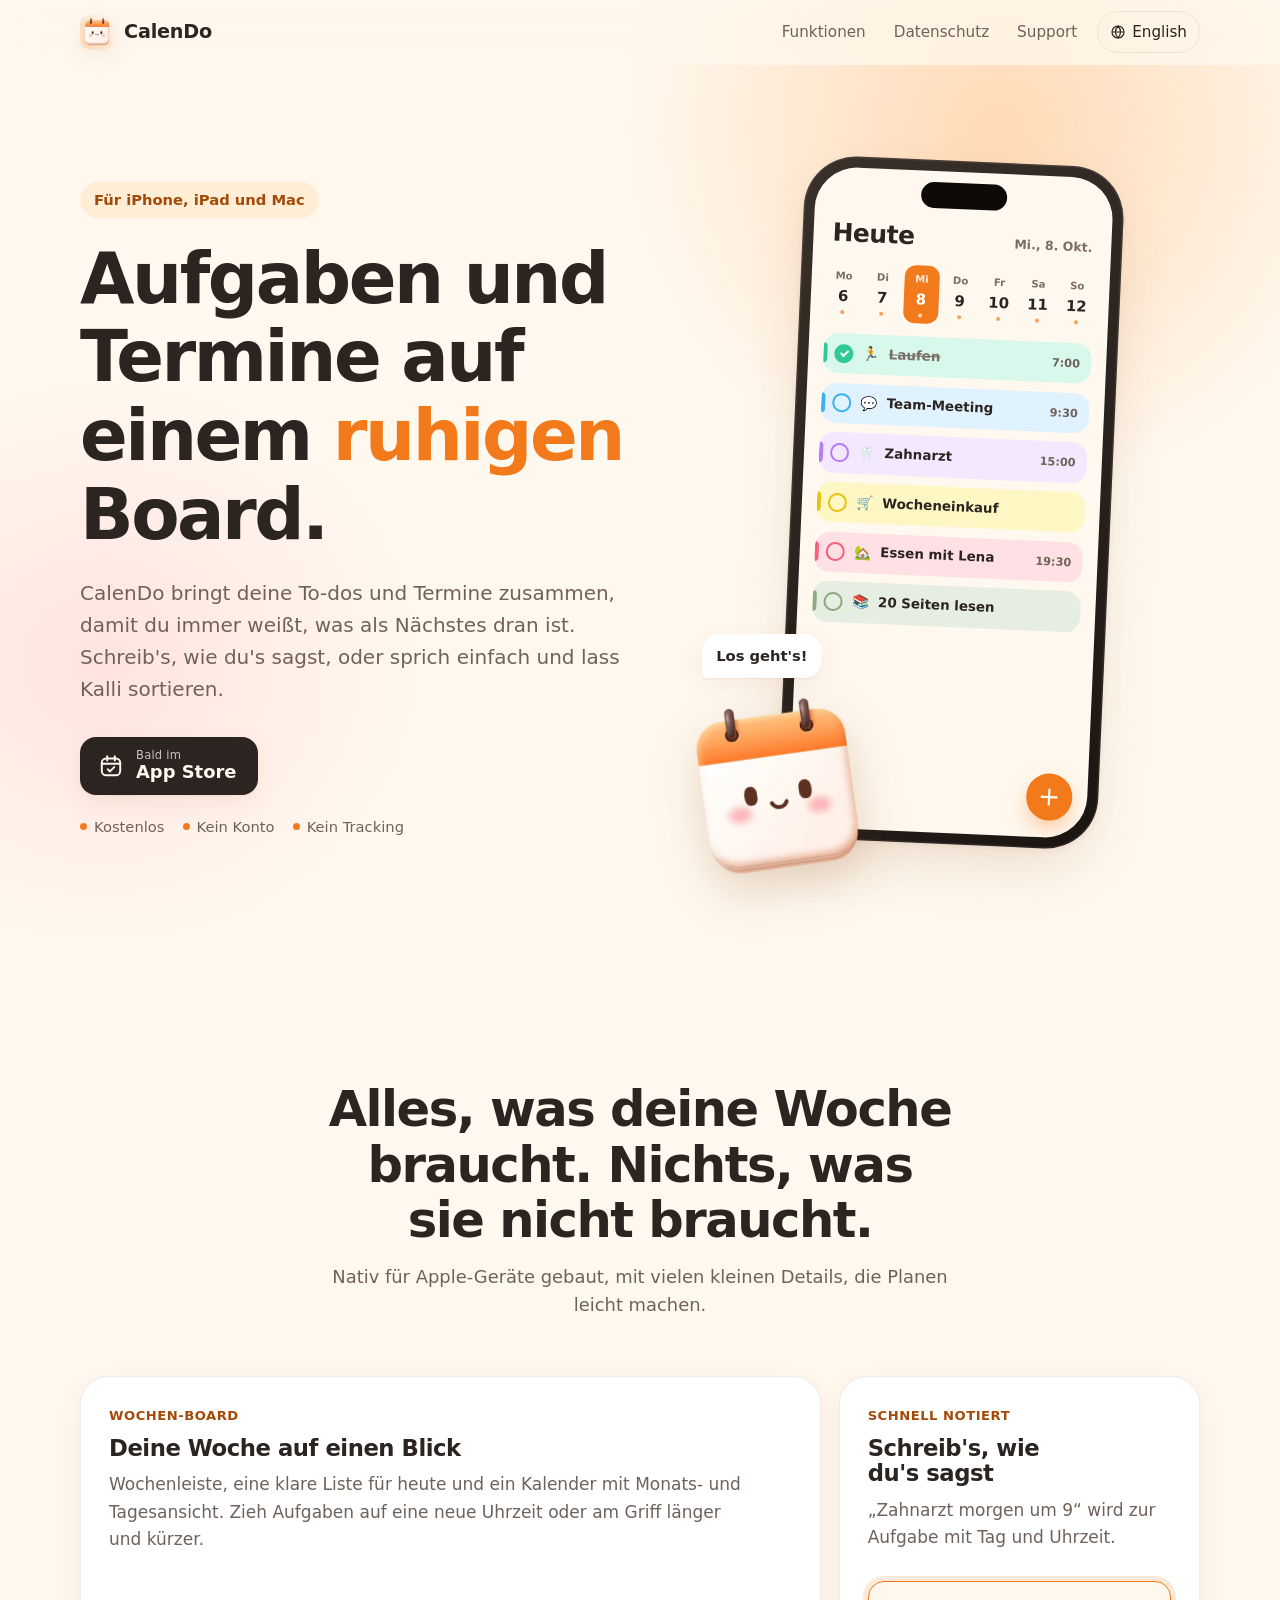
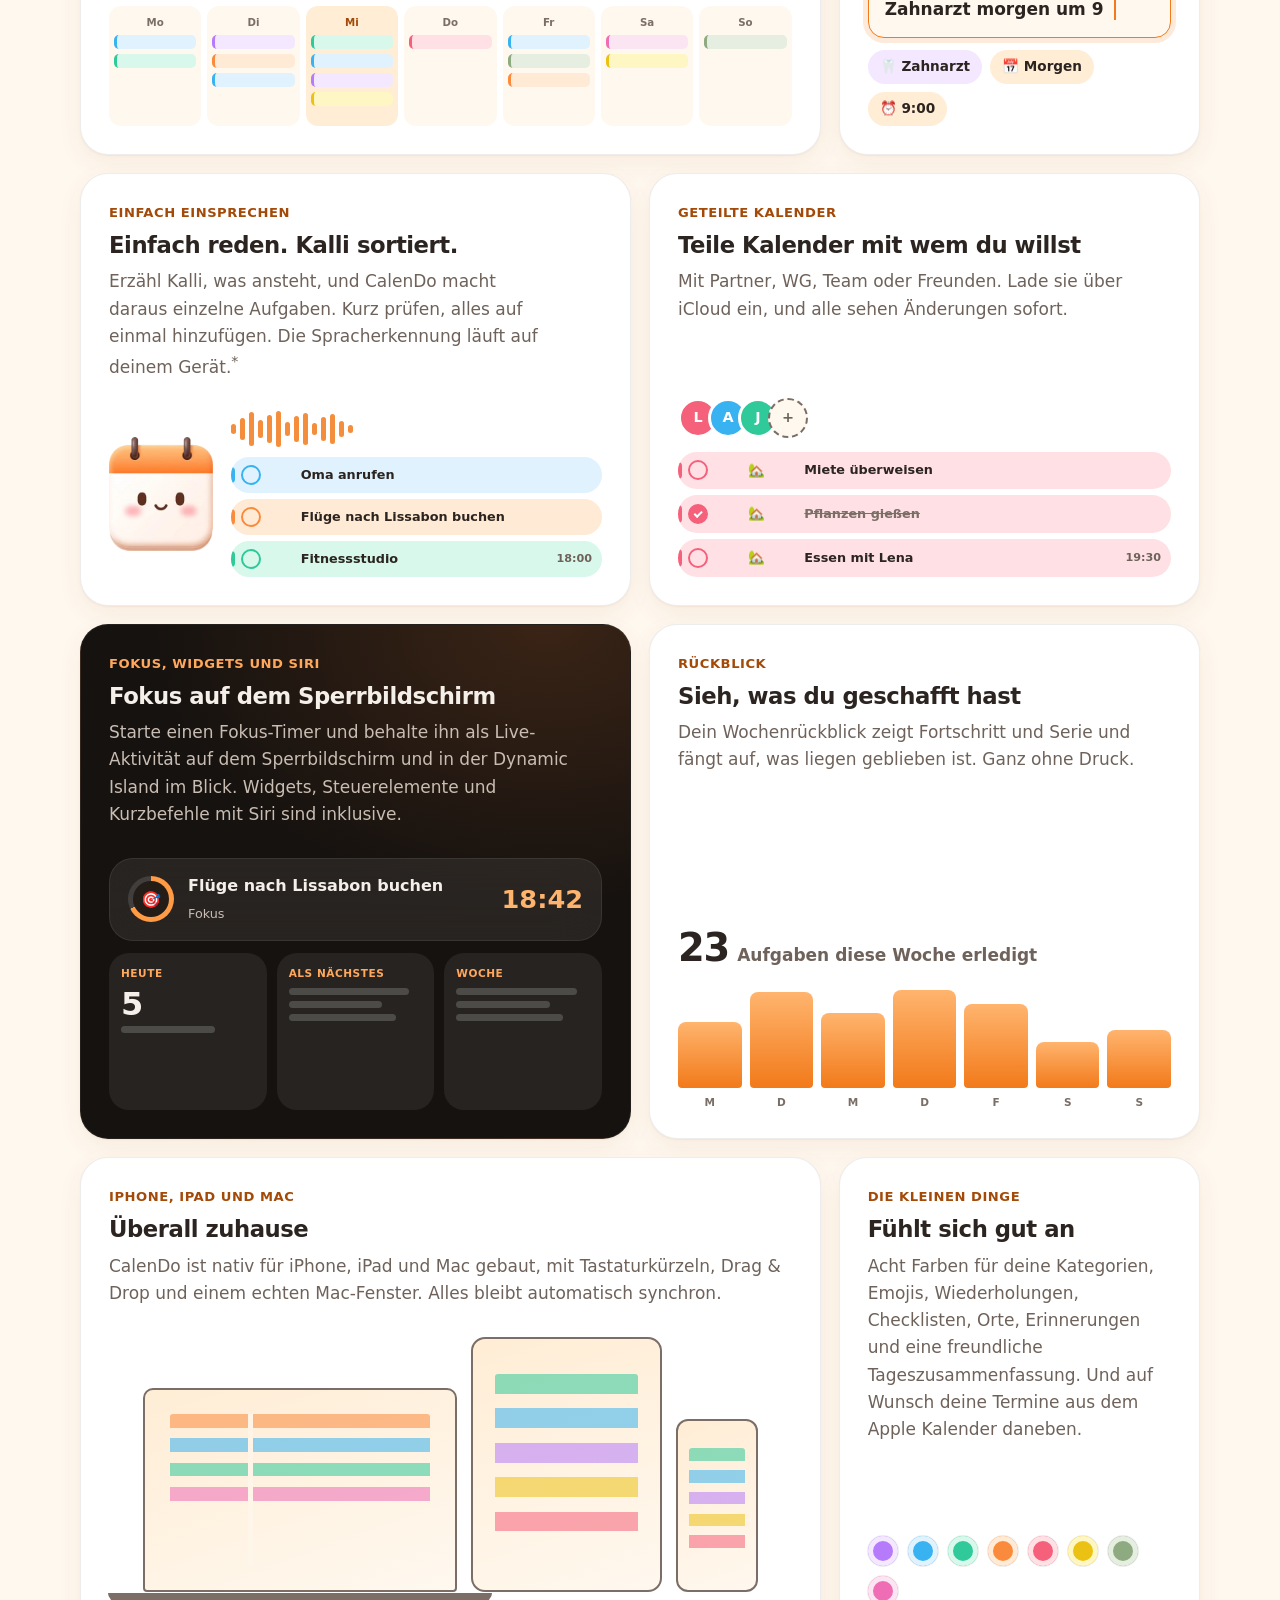
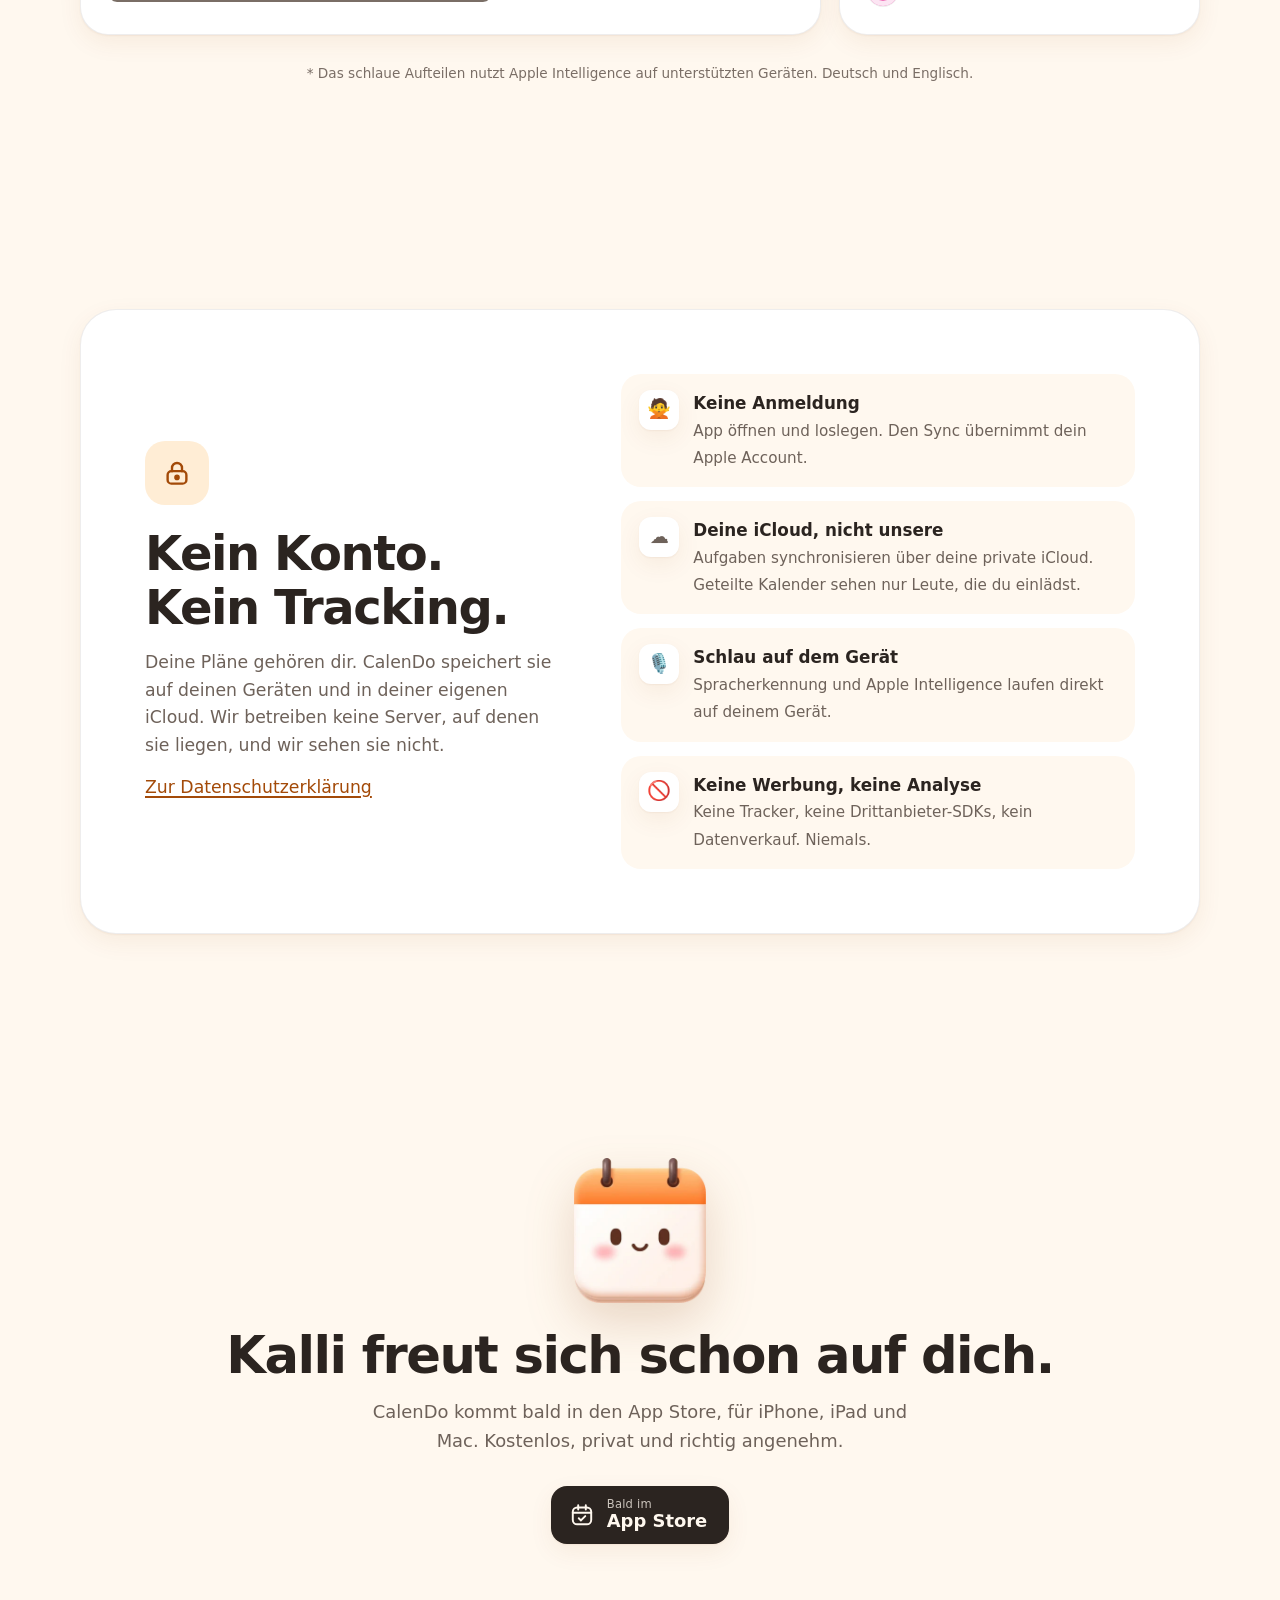
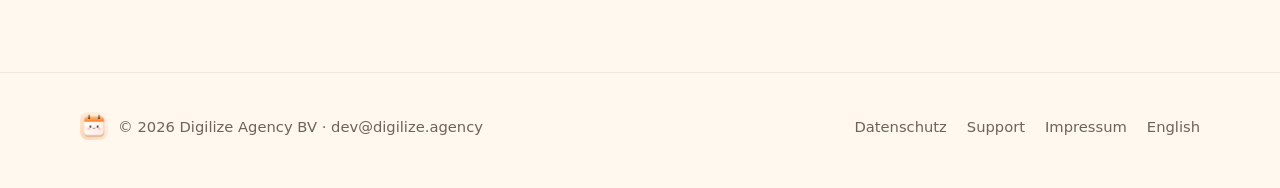
==== de/index.html @ d35e9eac "CalenDo website: landing, privacy, support and imprint (EN + DE) Static HTML/CSS for GitHub Pages: n" ====
<!doctype html>
<html lang="de">
<head>
<meta charset="utf-8">
<meta name="viewport" content="width=device-width, initial-scale=1, viewport-fit=cover">
<title>CalenDo: Tagesplaner für iPhone, iPad und Mac</title>
<meta name="description" content="CalenDo bringt Aufgaben und Termine auf ein ruhiges Board. Schnell notiert, einfach eingesprochen mit Kalli, Kalender teilen über iCloud. Kein Konto, kein Tracking.">
<link rel="canonical" href="https://dev-finn.github.io/calendo-site/de/">
<link rel="alternate" hreflang="en" href="https://dev-finn.github.io/calendo-site/">
<link rel="alternate" hreflang="de" href="https://dev-finn.github.io/calendo-site/de/">
<link rel="alternate" hreflang="x-default" href="https://dev-finn.github.io/calendo-site/">
<meta name="theme-color" content="#fff8ef" media="(prefers-color-scheme: light)">
<meta name="theme-color" content="#16120f" media="(prefers-color-scheme: dark)">
<meta name="color-scheme" content="light dark">
<meta name="referrer" content="strict-origin-when-cross-origin">
<!-- App Store smart banner: uncomment and set the app id once CalenDo is live.
<meta name="apple-itunes-app" content="app-id=0000000000">
-->
<meta property="og:type" content="website">
<meta property="og:site_name" content="CalenDo">
<meta property="og:title" content="CalenDo: Tagesplaner für iPhone, iPad und Mac">
<meta property="og:description" content="CalenDo bringt Aufgaben und Termine auf ein ruhiges Board. Schnell notiert, einfach eingesprochen mit Kalli, Kalender teilen über iCloud. Kein Konto, kein Tracking.">
<meta property="og:url" content="https://dev-finn.github.io/calendo-site/de/">
<meta property="og:image" content="https://dev-finn.github.io/calendo-site/og.png">
<meta property="og:image:width" content="1200">
<meta property="og:image:height" content="630">
<meta property="og:image:alt" content="CalenDo app icon: Kalli, a smiling calendar page">
<meta property="og:locale" content="de_DE">
<meta name="twitter:card" content="summary_large_image">
<link rel="icon" type="image/png" sizes="32x32" href="../favicon.png">
<link rel="icon" type="image/png" sizes="64x64" href="../assets/img/favicon-64.png">
<link rel="apple-touch-icon" href="../apple-touch-icon.png">
<link rel="stylesheet" href="../assets/style.css">
</head>
<body>
<a class="skip" href="#main">Zum Inhalt springen</a>
<header class="site-header">
  <div class="wrap">
    <a class="brand" href="../de/" aria-label="CalenDo Startseite"><img src="../assets/img/app-icon-128.png" width="34" height="34" alt=""><span>CalenDo</span></a>
    <nav class="nav" aria-label="Hauptmenü">
      <a class="hide-s" href="../de/#features">Funktionen</a>
      <a class="hide-xs" href="../de/datenschutz/">Datenschutz</a>
      <a href="../de/support/">Support</a>
      <a class="lang" href="../" hreflang="en" lang="en"><svg viewBox="0 0 24 24" fill="none" stroke="currentColor" stroke-width="1.8" aria-hidden="true"><circle cx="12" cy="12" r="9"/><path d="M3 12h18M12 3c2.5 2.6 3.8 5.6 3.8 9s-1.3 6.4-3.8 9c-2.5-2.6-3.8-5.6-3.8-9S9.5 5.6 12 3z"/></svg>English</a>
    </nav>
  </div>
</header>
<main id="main">

<section class="hero">
  <div class="wrap">
    <div class="copy">
      <span class="eyebrow">Für iPhone, iPad und Mac</span>
      <h1>Aufgaben und Termine auf einem <em>ruhigen</em> Board.</h1>
      <p class="lead">CalenDo bringt deine To-dos und Termine zusammen, damit du immer weißt, was als Nächstes dran ist. Schreib's, wie du's sagst, oder sprich einfach und lass Kalli sortieren.</p>
      <div class="cta">
        <a class="store-badge" id="app-store-link" href="#" aria-label="Bald im App Store"><svg viewBox="0 0 24 24" fill="none" stroke="currentColor" stroke-width="1.8" stroke-linecap="round" aria-hidden="true"><rect x="3.5" y="5" width="17" height="15.5" rx="4"/><path d="M3.5 10h17M8.5 3v4M15.5 3v4"/><path d="m9 15 2 2 4-4"/></svg><span><small>Bald im</small><strong>App Store</strong></span></a>
        <div class="chips"><span>Kostenlos</span><span>Kein Konto</span><span>Kein Tracking</span></div>
      </div>
    </div>
    <div class="stage">
      <div class="phone" role="img" aria-label="Illustration von CalenDo auf dem iPhone: Wochenleiste und bunte Aufgabenliste für heute"><div class="screen" aria-hidden="true"><div class="screen-head"><b>Heute</b><span>Mi., 8. Okt.</span></div><div class="weekstrip"><div class="">Mo<b>6</b><i></i></div><div class="">Di<b>7</b><i></i></div><div class="on">Mi<b>8</b><i></i></div><div class="">Do<b>9</b><i></i></div><div class="">Fr<b>10</b><i></i></div><div class="">Sa<b>11</b><i></i></div><div class="">So<b>12</b><i></i></div></div><div class="task c-mint done"><span class="tick"></span><span class="e">🏃</span><span class="t">Laufen</span><span class="m">7:00</span></div><div class="task c-sky"><span class="tick"></span><span class="e">💬</span><span class="t">Team-Meeting</span><span class="m">9:30</span></div><div class="task c-lavender"><span class="tick"></span><span class="e">🦷</span><span class="t">Zahnarzt</span><span class="m">15:00</span></div><div class="task c-lemon"><span class="tick"></span><span class="e">🛒</span><span class="t">Wocheneinkauf</span><span class="m"></span></div><div class="task c-rose"><span class="tick"></span><span class="e">🏡</span><span class="t">Essen mit Lena</span><span class="m">19:30</span></div><div class="task c-sage"><span class="tick"></span><span class="e">📚</span><span class="t">20 Seiten lesen</span><span class="m"></span></div><div class="fab">+</div></div></div>
      <div class="bubble" aria-hidden="true">Los geht's!</div>
      <picture><source srcset="../assets/img/kalli-280.webp 280w, ../assets/img/kalli-560.webp 560w" sizes="150px" type="image/webp"><img class="kalli" src="../assets/img/kalli-280.png" srcset="../assets/img/kalli-280.png 280w, ../assets/img/kalli-560.png 560w" sizes="150px" width="150" height="165" alt="" fetchpriority="high"></picture>
    </div>
  </div>
</section>

<section class="section" id="features" aria-labelledby="features-title">
  <div class="wrap">
    <div class="section-head">
      <h2 id="features-title">Alles, was deine Woche braucht. Nichts, was sie nicht braucht.</h2>
      <p>Nativ für Apple-Geräte gebaut, mit vielen kleinen Details, die Planen leicht machen.</p>
    </div>
    <div class="bento">
      <article class="card w4 wide-m">
        <span class="kicker">Wochen-Board</span>
        <h3>Deine Woche auf einen Blick</h3>
        <p>Wochenleiste, eine klare Liste für heute und ein Kalender mit Monats- und Tagesansicht. Zieh Aufgaben auf eine neue Uhrzeit oder am Griff länger und kürzer.</p>
        <div class="art"><div class="miniweek" aria-hidden="true"><div class=""><span>Mo</span><i class="c-sky"></i><i class="c-mint"></i></div><div class=""><span>Di</span><i class="c-lavender"></i><i class="c-peach"></i><i class="c-sky"></i></div><div class="today"><span>Mi</span><i class="c-mint"></i><i class="c-sky"></i><i class="c-lavender"></i><i class="c-lemon"></i></div><div class=""><span>Do</span><i class="c-rose"></i></div><div class=""><span>Fr</span><i class="c-sky"></i><i class="c-sage"></i><i class="c-peach"></i></div><div class=""><span>Sa</span><i class="c-blush"></i><i class="c-lemon"></i></div><div class=""><span>So</span><i class="c-sage"></i></div></div></div>
      </article>
      <article class="card">
        <span class="kicker">Schnell notiert</span>
        <h3>Schreib's, wie du's sagst</h3>
        <p>„Zahnarzt morgen um 9“ wird zur Aufgabe mit Tag und Uhrzeit.</p>
        <div class="art" aria-hidden="true">
          <div class="qa-field">Zahnarzt morgen um 9<span class="caret"></span></div>
          <div class="pills"><span class="pill c-lavender">🦷 Zahnarzt</span><span class="pill">📅 Morgen</span><span class="pill">⏰ 9:00</span></div>
        </div>
      </article>
      <article class="card w3">
        <span class="kicker">Einfach einsprechen</span>
        <h3>Einfach reden. Kalli sortiert.</h3>
        <p>Erzähl Kalli, was ansteht, und CalenDo macht daraus einzelne Aufgaben. Kurz prüfen, alles auf einmal hinzufügen. Die Spracherkennung läuft auf deinem Gerät.<sup>*</sup></p>
        <div class="art voice">
          <picture><source srcset="../assets/img/kalli-280.webp 280w, ../assets/img/kalli-560.webp 560w" sizes="104px" type="image/webp"><img src="../assets/img/kalli-280.png" srcset="../assets/img/kalli-280.png 280w, ../assets/img/kalli-560.png 560w" sizes="104px" width="104" height="115" alt="" loading="lazy" decoding="async"></picture>
          <div><div class="wave" aria-hidden="true"><i style="--h:10px;--d:0"></i><i style="--h:22px;--d:1"></i><i style="--h:34px;--d:2"></i><i style="--h:18px;--d:3"></i><i style="--h:28px;--d:4"></i><i style="--h:36px;--d:5"></i><i style="--h:14px;--d:6"></i><i style="--h:26px;--d:7"></i><i style="--h:32px;--d:8"></i><i style="--h:12px;--d:9"></i><i style="--h:24px;--d:10"></i><i style="--h:30px;--d:11"></i><i style="--h:16px;--d:12"></i><i style="--h:8px;--d:13"></i></div>
            <div class="stack" aria-hidden="true">
              <div class="task c-sky"><span class="tick"></span><span class="t">Oma anrufen</span></div>
              <div class="task c-peach"><span class="tick"></span><span class="t">Flüge nach Lissabon buchen</span></div>
              <div class="task c-mint"><span class="tick"></span><span class="t">Fitnessstudio</span><span class="m">18:00</span></div>
            </div>
          </div>
        </div>
      </article>
      <article class="card w3">
        <span class="kicker">Geteilte Kalender</span>
        <h3>Teile Kalender mit wem du willst</h3>
        <p>Mit Partner, WG, Team oder Freunden. Lade sie über iCloud ein, und alle sehen Änderungen sofort.</p>
        <div class="art" aria-hidden="true">
          <div class="avatars"><span style="background:#f5607a">L</span><span style="background:#38b2f0">A</span><span style="background:#2fc99a">J</span><span class="plus">+</span></div>
          <div class="stack">
            <div class="task c-rose"><span class="tick"></span><span class="e">🏡</span><span class="t">Miete überweisen</span></div>
            <div class="task c-rose done"><span class="tick"></span><span class="e">🏡</span><span class="t">Pflanzen gießen</span></div>
            <div class="task c-rose"><span class="tick"></span><span class="e">🏡</span><span class="t">Essen mit Lena</span><span class="m">19:30</span></div>
          </div>
        </div>
      </article>
      <article class="card dark w3">
        <span class="kicker">Fokus, Widgets und Siri</span>
        <h3>Fokus auf dem Sperrbildschirm</h3>
        <p>Starte einen Fokus-Timer und behalte ihn als Live-Aktivität auf dem Sperrbildschirm und in der Dynamic Island im Blick. Widgets, Steuerelemente und Kurzbefehle mit Siri sind inklusive.</p>
        <div class="art" aria-hidden="true">
          <div class="live"><span class="ring"></span><div><b>Flüge nach Lissabon buchen</b><small>Fokus</small></div><span class="time">18:42</span></div>
          <div class="widgets">
            <div><small>Heute</small><span class="big">5</span><i></i></div>
            <div><small>Als Nächstes</small><i></i><i></i><i></i></div>
            <div><small>Woche</small><i></i><i></i><i></i></div>
          </div>
        </div>
      </article>
      <article class="card w3">
        <span class="kicker">Rückblick</span>
        <h3>Sieh, was du geschafft hast</h3>
        <p>Dein Wochenrückblick zeigt Fortschritt und Serie und fängt auf, was liegen geblieben ist. Ganz ohne Druck.</p>
        <div class="art" aria-hidden="true">
          <div class="stat"><b>23</b><span>Aufgaben diese Woche erledigt</span></div>
          <div class="bars" aria-hidden="true"><div><i style="--h:55%"></i><span>M</span></div><div><i style="--h:80%"></i><span>D</span></div><div><i style="--h:62%"></i><span>M</span></div><div><i style="--h:95%"></i><span>D</span></div><div><i style="--h:70%"></i><span>F</span></div><div><i style="--h:38%"></i><span>S</span></div><div><i style="--h:48%"></i><span>S</span></div></div>
        </div>
      </article>
      <article class="card w4 wide-m">
        <span class="kicker">iPhone, iPad und Mac</span>
        <h3>Überall zuhause</h3>
        <p>CalenDo ist nativ für iPhone, iPad und Mac gebaut, mit Tastaturkürzeln, Drag &amp; Drop und einem echten Mac-Fenster. Alles bleibt automatisch synchron.</p>
        <div class="art devices" aria-hidden="true"><span class="dev mac"></span><span class="dev ipad"></span><span class="dev iphone"></span></div>
      </article>
      <article class="card">
        <span class="kicker">Die kleinen Dinge</span>
        <h3>Fühlt sich gut an</h3>
        <p>Acht Farben für deine Kategorien, Emojis, Wiederholungen, Checklisten, Orte, Erinnerungen und eine freundliche Tageszusammenfassung. Und auf Wunsch deine Termine aus dem Apple Kalender daneben.</p>
        <div class="art swatches" aria-hidden="true"><span class="c-lavender"></span><span class="c-sky"></span><span class="c-mint"></span><span class="c-peach"></span><span class="c-rose"></span><span class="c-lemon"></span><span class="c-sage"></span><span class="c-blush"></span></div>
      </article>
    </div>
    <p class="footnote">* Das schlaue Aufteilen nutzt Apple Intelligence auf unterstützten Geräten. Deutsch und Englisch.</p>
  </div>
</section>

<section class="section" aria-labelledby="privacy-title">
  <div class="wrap">
    <div class="privacy-band">
      <div>
        <div class="lock"><svg viewBox="0 0 24 24" fill="none" stroke="currentColor" stroke-width="1.9" stroke-linecap="round" aria-hidden="true"><rect x="4.5" y="10.5" width="15" height="10" rx="3"/><path d="M8 10.5V8a4 4 0 0 1 8 0v2.5"/><circle cx="12" cy="15.5" r="1.3" fill="currentColor"/></svg></div>
        <h2 id="privacy-title">Kein Konto. Kein Tracking.</h2>
        <p>Deine Pläne gehören dir. CalenDo speichert sie auf deinen Geräten und in deiner eigenen iCloud. Wir betreiben keine Server, auf denen sie liegen, und wir sehen sie nicht.</p>
        <p><a href="../de/datenschutz/">Zur Datenschutzerklärung</a></p>
      </div>
      <ul class="promises">
        <li><span class="ic" aria-hidden="true">🙅</span><div><b>Keine Anmeldung</b><span>App öffnen und loslegen. Den Sync übernimmt dein Apple Account.</span></div></li>
        <li><span class="ic" aria-hidden="true">☁️</span><div><b>Deine iCloud, nicht unsere</b><span>Aufgaben synchronisieren über deine private iCloud. Geteilte Kalender sehen nur Leute, die du einlädst.</span></div></li>
        <li><span class="ic" aria-hidden="true">🎙️</span><div><b>Schlau auf dem Gerät</b><span>Spracherkennung und Apple Intelligence laufen direkt auf deinem Gerät.</span></div></li>
        <li><span class="ic" aria-hidden="true">🚫</span><div><b>Keine Werbung, keine Analyse</b><span>Keine Tracker, keine Drittanbieter-SDKs, kein Datenverkauf. Niemals.</span></div></li>
      </ul>
    </div>
  </div>
</section>

<section class="section closing" aria-labelledby="closing-title">
  <div class="wrap">
    <picture><source srcset="../assets/img/kalli-280.webp 280w, ../assets/img/kalli-560.webp 560w" sizes="132px" type="image/webp"><img src="../assets/img/kalli-280.png" srcset="../assets/img/kalli-280.png 280w, ../assets/img/kalli-560.png 560w" sizes="132px" width="132" height="145" alt="Kalli, das Maskottchen von CalenDo: ein lächelndes Kalenderblatt" loading="lazy" decoding="async"></picture>
    <h2 id="closing-title">Kalli freut sich schon auf dich.</h2>
    <p>CalenDo kommt bald in den App Store, für iPhone, iPad und Mac. Kostenlos, privat und richtig angenehm.</p>
    <a class="store-badge" id="app-store-link-2" href="#" aria-label="Bald im App Store"><svg viewBox="0 0 24 24" fill="none" stroke="currentColor" stroke-width="1.8" stroke-linecap="round" aria-hidden="true"><rect x="3.5" y="5" width="17" height="15.5" rx="4"/><path d="M3.5 10h17M8.5 3v4M15.5 3v4"/><path d="m9 15 2 2 4-4"/></svg><span><small>Bald im</small><strong>App Store</strong></span></a>
  </div>
</section>

</main>
<footer class="site-footer">
  <div class="wrap">
    <div class="who"><img src="../assets/img/app-icon-128.png" width="28" height="28" alt=""><span>© 2026 Digilize Agency BV · <a href="mailto:dev@digilize.agency">dev@digilize.agency</a></span></div>
    <nav aria-label="Fußzeile">
      <a href="../de/datenschutz/">Datenschutz</a>
      <a href="../de/support/">Support</a>
      <a href="../de/impressum/">Impressum</a>
      <a href="../" hreflang="en" lang="en">English</a>
    </nav>
  </div>
</footer>
</body>
</html>
---- assets/style.css ----
/* CalenDo site. Colours mirror CalendoDesign/Palette.swift. No external fonts, no trackers. */

:root {
  color-scheme: light dark;
  --canvas: #fff8ef;
  --canvas-deep: #fdeedc;
  --surface: #ffffff;
  --surface-raised: #fffdfb;
  --text: #2b2420;
  --text-2: #6e625a;
  --text-3: #7a6e66;
  --hairline: rgb(43 36 32 / 0.08);
  --accent: #f27a1a;
  --accent-ink: #a34a08;
  --accent-soft: #ffedd5;
  --ember: #f5607a;
  --shadow-1: 0 1px 2px rgb(138 75 20 / 0.06), 0 8px 24px rgb(138 75 20 / 0.07);
  --shadow-2: 0 2px 6px rgb(138 75 20 / 0.06), 0 24px 60px -12px rgb(138 75 20 / 0.18);
  --glow-1: rgb(255 180 110 / 0.45);
  --glow-2: rgb(255 154 170 / 0.22);
  --badge-bg: #2b2420;
  --badge-text: #fff8ef;

  /* Task colours: fill / accent */
  --lavender: #f3e8ff; --lavender-a: #b57bfa;
  --sky: #e0f2fe;      --sky-a: #38b2f0;
  --mint: #d7f8ea;     --mint-a: #2fc99a;
  --peach: #ffead5;    --peach-a: #fb8b3c;
  --rose: #ffe1e5;     --rose-a: #f5607a;
  --lemon: #fef6c3;    --lemon-a: #ebc113;
  --sage: #e5eee0;     --sage-a: #8daa80;
  --blush: #fce5f3;    --blush-a: #ee6db5;

  --font-round: ui-rounded, "SF Pro Rounded", "Nunito", system-ui, -apple-system, "Segoe UI", Roboto, sans-serif;
  --font-body: system-ui, -apple-system, BlinkMacSystemFont, "Segoe UI", Roboto, "Helvetica Neue", Arial, sans-serif;

  --r-s: 12px;
  --r-m: 20px;
  --r-l: 28px;
  --r-xl: 36px;
  --wrap: 1120px;
  --gutter: clamp(16px, 4vw, 32px);
}

@media (prefers-color-scheme: dark) {
  :root {
    --canvas: #16120f;
    --canvas-deep: #1d1713;
    --surface: #221c18;
    --surface-raised: #2c2520;
    --text: #f5efe9;
    --text-2: #b3a89f;
    --text-3: #968b82;
    --hairline: rgb(255 255 255 / 0.08);
    --accent: #ff9a45;
    --accent-ink: #ffa85c;
    --accent-soft: #4a2a12;
    --ember: #fb8fa2;
    --shadow-1: 0 1px 2px rgb(0 0 0 / 0.3), 0 8px 24px rgb(0 0 0 / 0.25);
    --shadow-2: 0 2px 6px rgb(0 0 0 / 0.3), 0 24px 60px -12px rgb(0 0 0 / 0.55);
    --glow-1: rgb(255 140 60 / 0.16);
    --glow-2: rgb(251 143 162 / 0.08);
    --badge-bg: #f5efe9;
    --badge-text: #16120f;

    --lavender: #2e2140; --lavender-a: #c9a2ff;
    --sky: #16293a;      --sky-a: #7ccbf7;
    --mint: #13302a;     --mint-a: #5ee0b5;
    --peach: #3a2416;    --peach-a: #fdaa6e;
    --rose: #3a1d22;     --rose-a: #fb8fa2;
    --lemon: #37301a;    --lemon-a: #f5d55a;
    --sage: #252d22;     --sage-a: #afc6a4;
    --blush: #381d2d;    --blush-a: #f59acb;
  }
}

*, *::before, *::after { box-sizing: border-box; }
html { -webkit-text-size-adjust: 100%; text-size-adjust: 100%; scroll-behavior: smooth; }
@media (prefers-reduced-motion: reduce) { html { scroll-behavior: auto; } }

body {
  margin: 0;
  background: var(--canvas);
  color: var(--text);
  font-family: var(--font-body);
  font-size: 17px;
  line-height: 1.6;
  -webkit-font-smoothing: antialiased;
  text-rendering: optimizeLegibility;
  overflow-x: hidden;
}

img { max-width: 100%; height: auto; display: block; }
a { color: var(--accent-ink); text-underline-offset: 0.18em; text-decoration-thickness: 1.5px; }
a:hover { text-decoration-thickness: 2px; }
:focus-visible { outline: 3px solid var(--accent); outline-offset: 3px; border-radius: 6px; }

h1, h2, h3 { font-family: var(--font-round); line-height: 1.12; letter-spacing: -0.02em; margin: 0; text-wrap: balance; }
p { margin: 0; text-wrap: pretty; }

.wrap { width: min(100% - 2 * var(--gutter), var(--wrap)); margin-inline: auto; }

.skip {
  position: absolute; left: 12px; top: -60px; z-index: 50;
  background: var(--badge-bg); color: var(--badge-text);
  padding: 10px 16px; border-radius: 999px; font-weight: 600; text-decoration: none;
}
.skip:focus { top: 12px; }

.sr-only { position: absolute; width: 1px; height: 1px; padding: 0; margin: -1px; overflow: hidden; clip: rect(0 0 0 0); white-space: nowrap; border: 0; }

/* ---------- Header ---------- */

.site-header {
  position: sticky; top: 0; z-index: 20;
  background: color-mix(in srgb, var(--canvas) 78%, transparent);
  -webkit-backdrop-filter: saturate(1.6) blur(18px);
  backdrop-filter: saturate(1.6) blur(18px);
  border-bottom: 1px solid transparent;
}
.site-header .wrap { display: flex; align-items: center; gap: 16px; min-height: 64px; }
.brand {
  display: inline-flex; align-items: center; gap: 10px;
  color: var(--text); text-decoration: none;
  font-family: var(--font-round); font-weight: 700; font-size: 1.2rem; letter-spacing: -0.01em;
}
.brand img { width: 34px; height: 34px; border-radius: 9px; box-shadow: var(--shadow-1); }
.nav { margin-left: auto; display: flex; align-items: center; gap: 4px; }
.nav a {
  color: var(--text-2); text-decoration: none; font-weight: 500; font-size: 0.95rem;
  padding: 8px 12px; border-radius: 999px; min-height: 40px; display: inline-flex; align-items: center;
}
.nav a:hover { color: var(--text); background: var(--hairline); }
.nav a[aria-current="page"] { color: var(--text); }
.nav .lang {
  border: 1px solid var(--hairline); color: var(--text); gap: 6px; margin-left: 4px;
}
.nav .lang svg { width: 16px; height: 16px; }
@media (max-width: 640px) {
  .nav .hide-s { display: none; }
}

/* ---------- Buttons ---------- */

.store-badge {
  display: inline-flex; align-items: center; gap: 12px;
  background: var(--badge-bg); color: var(--badge-text);
  text-decoration: none; border-radius: 16px;
  padding: 12px 22px 12px 18px; min-height: 58px;
  box-shadow: var(--shadow-1);
  transition: transform 0.2s ease, box-shadow 0.2s ease;
}
.store-badge:hover { transform: translateY(-1px); box-shadow: var(--shadow-2); }
.store-badge svg { width: 26px; height: 26px; flex: none; }
.store-badge span { display: flex; flex-direction: column; line-height: 1.15; text-align: left; }
.store-badge small { font-size: 0.72rem; opacity: 0.75; letter-spacing: 0.02em; }
.store-badge strong { font-family: var(--font-round); font-size: 1.12rem; font-weight: 700; }

.chips { display: flex; flex-wrap: wrap; gap: 8px 18px; color: var(--text-2); font-size: 0.92rem; }
.chips span { display: inline-flex; align-items: center; gap: 7px; }
.chips span::before {
  content: ""; width: 7px; height: 7px; border-radius: 50%; background: var(--accent);
}

/* ---------- Hero ---------- */

.hero { position: relative; padding: clamp(32px, 7vw, 88px) 0 clamp(56px, 8vw, 104px); isolation: isolate; }
.hero::before {
  content: ""; position: absolute; inset: -120px 0 0; z-index: -1; pointer-events: none;
  background:
    radial-gradient(42% 52% at 78% 18%, var(--glow-1), transparent 70%),
    radial-gradient(36% 40% at 8% 70%, var(--glow-2), transparent 70%);
}
.hero .wrap { display: grid; grid-template-columns: 1.05fr 0.95fr; align-items: center; gap: clamp(32px, 6vw, 72px); }
.eyebrow {
  display: inline-flex; align-items: center; gap: 8px;
  font-family: var(--font-round); font-weight: 600; font-size: 0.92rem;
  color: var(--accent-ink); background: var(--accent-soft);
  padding: 6px 14px; border-radius: 999px; margin-bottom: 22px;
}
.hero h1 { font-size: clamp(2.5rem, 6.2vw, 4.4rem); font-weight: 800; letter-spacing: -0.035em; }
.hero h1 em { font-style: normal; color: var(--accent); }
.hero .lead { font-size: clamp(1.08rem, 1.8vw, 1.25rem); color: var(--text-2); margin: 22px 0 32px; max-width: 34em; }
.hero .cta { display: flex; flex-direction: column; align-items: flex-start; gap: 20px; }

@media (max-width: 880px) {
  .hero .wrap { grid-template-columns: 1fr; }
  .hero .copy { text-align: center; }
  .hero .lead { margin-inline: auto; }
  .hero .cta { align-items: center; }
  .hero .chips { justify-content: center; }
}

/* ---------- Phone mock ---------- */

.stage { position: relative; display: grid; place-items: center; padding: 8px 0 24px; }
.phone {
  position: relative; width: min(320px, 82vw); aspect-ratio: 9 / 19.2;
  border-radius: 52px; padding: 11px;
  background: linear-gradient(145deg, #3a302a, #1b1512);
  box-shadow: var(--shadow-2), inset 0 0 0 1.5px rgb(255 255 255 / 0.08);
  transform: rotate(2.5deg);
}
.screen {
  position: relative; height: 100%; border-radius: 42px; overflow: hidden;
  background: var(--canvas); padding: 50px 16px 16px;
  display: flex; flex-direction: column; gap: 10px;
}
.screen::before { /* Dynamic Island */
  content: ""; position: absolute; top: 12px; left: 50%; translate: -50% 0;
  width: 92px; height: 27px; border-radius: 999px; background: #0d0a08;
}
.screen-head { display: flex; align-items: baseline; justify-content: space-between; padding: 0 4px; }
.screen-head b { font-family: var(--font-round); font-size: 1.55rem; letter-spacing: -0.02em; }
.screen-head span { color: var(--text-3); font-size: 0.78rem; font-weight: 600; }
.weekstrip { display: grid; grid-template-columns: repeat(7, 1fr); gap: 4px; margin-bottom: 4px; }
.weekstrip div {
  display: flex; flex-direction: column; align-items: center; gap: 1px;
  padding: 6px 0; border-radius: 12px; font-size: 0.62rem; color: var(--text-3); font-weight: 600;
}
.weekstrip div b { font-family: var(--font-round); font-size: 0.92rem; color: var(--text); }
.weekstrip .on { background: var(--accent); color: rgb(255 255 255 / 0.85); }
.weekstrip .on b { color: #fff; }
.weekstrip i { width: 4px; height: 4px; border-radius: 50%; background: var(--accent); opacity: 0.7; }
.weekstrip .on i { background: #fff; }

.task {
  --f: var(--peach); --a: var(--peach-a);
  display: flex; align-items: center; gap: 10px;
  background: var(--f); border-radius: 16px; padding: 10px 12px;
  position: relative; overflow: hidden;
}
.task::before { content: ""; position: absolute; left: 0; top: 10px; bottom: 10px; width: 4px; border-radius: 0 4px 4px 0; background: var(--a); }
.task .tick { flex: none; width: 20px; height: 20px; border-radius: 50%; border: 2px solid var(--a); display: grid; place-items: center; }
.task.done .tick { background: var(--a); }
.task.done .tick::after { content: ""; width: 8px; height: 4.5px; border: solid #fff; border-width: 0 0 2px 2px; rotate: -45deg; translate: 0 -1px; }
.task.done .t { text-decoration: line-through; color: var(--text-3); }
.task .t { font-size: 0.84rem; font-weight: 600; line-height: 1.25; flex: 1; min-width: 0; }
.task .m { font-size: 0.7rem; color: var(--text-2); font-weight: 600; white-space: nowrap; }
.task .e { font-size: 0.85rem; }
.c-lavender { --f: var(--lavender); --a: var(--lavender-a); }
.c-sky { --f: var(--sky); --a: var(--sky-a); }
.c-mint { --f: var(--mint); --a: var(--mint-a); }
.c-peach { --f: var(--peach); --a: var(--peach-a); }
.c-rose { --f: var(--rose); --a: var(--rose-a); }
.c-lemon { --f: var(--lemon); --a: var(--lemon-a); }
.c-sage { --f: var(--sage); --a: var(--sage-a); }
.c-blush { --f: var(--blush); --a: var(--blush-a); }

.fab {
  position: absolute; right: 16px; bottom: 18px; width: 50px; height: 50px; border-radius: 50%;
  background: var(--accent); color: #fff; display: grid; place-items: center;
  box-shadow: 0 10px 24px -6px rgb(242 122 26 / 0.6);
  font-size: 1.7rem; font-weight: 300; line-height: 1;
}

.stage .kalli {
  position: absolute; width: clamp(110px, 15vw, 150px); left: max(0px, calc(50% - 250px)); bottom: 0;
  filter: drop-shadow(0 18px 24px rgb(138 75 20 / 0.22));
  rotate: -8deg;
}
.bubble {
  position: absolute; left: max(0px, calc(50% - 270px)); bottom: clamp(150px, 19vw, 190px);
  background: var(--surface); color: var(--text); padding: 10px 14px; border-radius: 18px 18px 18px 6px;
  font-family: var(--font-round); font-weight: 700; font-size: 0.92rem; box-shadow: var(--shadow-1);
}
@media (prefers-reduced-motion: no-preference) {
  .stage .kalli { animation: bob 5s ease-in-out infinite; }
  @keyframes bob { 50% { transform: translateY(-8px); } }
}

/* ---------- Sections ---------- */

.section { padding: clamp(56px, 9vw, 112px) 0; }
.section-head { max-width: 40em; margin: 0 auto clamp(32px, 5vw, 56px); text-align: center; }
.section-head h2 { font-size: clamp(2rem, 4.4vw, 3.1rem); font-weight: 800; letter-spacing: -0.03em; }
.section-head p { color: var(--text-2); font-size: 1.12rem; margin-top: 14px; }

.bento { display: grid; grid-template-columns: repeat(6, 1fr); gap: 18px; }
.card {
  grid-column: span 2; position: relative; overflow: hidden;
  background: var(--surface); border-radius: var(--r-l); padding: 28px;
  box-shadow: var(--shadow-1); border: 1px solid var(--hairline);
  display: flex; flex-direction: column; gap: 10px;
}
.card.w3 { grid-column: span 3; }
.card.w4 { grid-column: span 4; }
.card h3 { font-size: 1.42rem; font-weight: 750; }
.card p { color: var(--text-2); }
.card .kicker { font-family: var(--font-round); font-weight: 700; font-size: 0.82rem; color: var(--accent-ink); letter-spacing: 0.04em; text-transform: uppercase; }
.card .art { margin-top: auto; padding-top: 20px; }
.card .note { font-size: 0.82rem; color: var(--text-3); }
@media (max-width: 960px) {
  .bento { grid-template-columns: repeat(2, 1fr); }
  .card, .card.w3, .card.w4 { grid-column: span 1; }
  .card.wide-m { grid-column: span 2; }
}
@media (max-width: 620px) {
  .bento { grid-template-columns: 1fr; }
  .card.wide-m { grid-column: span 1; }
  .card { padding: 24px; }
}

/* mini week board */
.miniweek { display: grid; grid-template-columns: repeat(7, 1fr); gap: 6px; }
.miniweek > div { background: var(--canvas); border-radius: 12px; padding: 8px 5px; display: flex; flex-direction: column; gap: 5px; min-height: 120px; }
.miniweek span { font-size: 0.64rem; font-weight: 700; color: var(--text-3); text-align: center; }
.miniweek .today { background: var(--accent-soft); }
.miniweek .today span { color: var(--accent-ink); }
.miniweek i { display: block; height: 14px; border-radius: 5px; background: var(--f, var(--peach)); border-left: 3px solid var(--a, var(--peach-a)); }

/* quick add */
.qa-field {
  display: flex; align-items: center; gap: 10px; background: var(--canvas);
  border: 1.5px solid var(--accent); border-radius: 16px; padding: 14px 16px; font-weight: 600;
  box-shadow: 0 0 0 5px color-mix(in srgb, var(--accent) 16%, transparent);
}
.qa-field .caret { width: 2px; height: 1.2em; background: var(--accent); }
@media (prefers-reduced-motion: no-preference) {
  .qa-field .caret { animation: blink 1.1s steps(1) infinite; }
  @keyframes blink { 50% { opacity: 0; } }
}
.pills { display: flex; flex-wrap: wrap; gap: 8px; margin-top: 12px; }
.pill { display: inline-flex; align-items: center; gap: 6px; font-size: 0.85rem; font-weight: 600; padding: 6px 12px; border-radius: 999px; background: var(--f, var(--accent-soft)); color: var(--text); }

/* voice */
.voice { display: grid; grid-template-columns: auto 1fr; gap: 18px; align-items: center; }
.voice img { width: 104px; }
.wave { display: flex; align-items: center; gap: 4px; height: 36px; margin-bottom: 10px; }
.wave i { width: 5px; border-radius: 3px; background: var(--accent); height: var(--h); opacity: 0.85; }
@media (prefers-reduced-motion: no-preference) {
  .wave i { animation: wave 1.4s ease-in-out infinite; animation-delay: calc(var(--d) * -0.17s); }
  @keyframes wave { 50% { transform: scaleY(0.4); } }
}
.stack { display: flex; flex-direction: column; gap: 6px; }
.stack .task { padding: 8px 10px; }
.stack .task .t { font-size: 0.8rem; }

/* shared */
.avatars { display: flex; margin-bottom: 14px; }
.avatars span {
  width: 40px; height: 40px; border-radius: 50%; display: grid; place-items: center;
  font-family: var(--font-round); font-weight: 700; font-size: 0.9rem; color: #fff;
  border: 3px solid var(--surface); margin-left: -10px;
}
.avatars span:first-child { margin-left: 0; }
.avatars .plus { background: var(--canvas); color: var(--text-2); border-style: dashed; border-color: var(--text-3); border-width: 2px; }

/* focus (dark card) */
.card.dark {
  background: radial-gradient(120% 90% at 85% 0%, #3a2416 0%, #16120f 60%);
  color: #f5efe9; border-color: rgb(255 255 255 / 0.06);
}
.card.dark p { color: #c9bdb3; }
.card.dark .kicker { color: #ffa85c; }
.live {
  display: flex; align-items: center; gap: 14px;
  background: rgb(255 255 255 / 0.08); border: 1px solid rgb(255 255 255 / 0.08);
  -webkit-backdrop-filter: blur(20px); backdrop-filter: blur(20px);
  border-radius: 24px; padding: 14px 18px;
}
.ring {
  --p: 68; flex: none; width: 46px; height: 46px; border-radius: 50%;
  background: conic-gradient(#ff9a45 calc(var(--p) * 1%), rgb(255 255 255 / 0.12) 0);
  display: grid; place-items: center;
}
.ring::after { content: "🎯"; width: 36px; height: 36px; border-radius: 50%; background: #241c17; display: grid; place-items: center; font-size: 1rem; }
.live b { display: block; font-family: var(--font-round); font-size: 1rem; }
.live small { color: #c9bdb3; font-size: 0.8rem; }
.live .time { margin-left: auto; font-family: var(--font-round); font-variant-numeric: tabular-nums; font-size: 1.6rem; font-weight: 700; color: #ffb46e; }
.widgets { display: grid; grid-template-columns: repeat(3, 1fr); gap: 10px; margin-top: 12px; }
.widgets div { aspect-ratio: 1; border-radius: 20px; background: rgb(255 255 255 / 0.07); padding: 12px; display: flex; flex-direction: column; gap: 6px; }
.widgets small { font-size: 0.66rem; font-weight: 700; color: #ffa85c; text-transform: uppercase; letter-spacing: 0.05em; }
.widgets i { display: block; height: 7px; border-radius: 4px; background: rgb(255 255 255 / 0.18); }
.widgets i:nth-child(2) { width: 90%; } .widgets i:nth-child(3) { width: 70%; } .widgets i:nth-child(4) { width: 80%; }
.widgets .big { font-family: var(--font-round); font-size: 2rem; font-weight: 800; line-height: 1; }

/* insights */
.bars { display: flex; align-items: flex-end; gap: 8px; height: 120px; }
.bars div { flex: 1; display: flex; flex-direction: column; align-items: center; gap: 6px; height: 100%; justify-content: flex-end; }
.bars i { width: 100%; border-radius: 8px 8px 4px 4px; height: var(--h); background: linear-gradient(to top, var(--accent), #ffb46e); }
.bars span { font-size: 0.66rem; font-weight: 700; color: var(--text-3); }
.stat { display: flex; align-items: baseline; gap: 8px; margin-bottom: 12px; }
.stat b { font-family: var(--font-round); font-size: 2.4rem; font-weight: 800; letter-spacing: -0.03em; }
.stat span { color: var(--text-2); font-weight: 600; }

/* devices */
.devices { display: flex; align-items: flex-end; justify-content: center; gap: 14px; }
.dev { border: 2.5px solid var(--text-3); border-radius: 10px; background: linear-gradient(160deg, var(--accent-soft), var(--canvas)); position: relative; }
.dev.mac { width: 46%; aspect-ratio: 16 / 10.4; border-radius: 10px 10px 4px 4px; }
.dev.mac::after { content: ""; position: absolute; left: -12%; right: -12%; bottom: -12px; height: 9px; border-radius: 0 0 10px 10px; background: var(--text-3); }
.dev.ipad { width: 28%; aspect-ratio: 3 / 4; border-radius: 14px; }
.dev.iphone { width: 12%; aspect-ratio: 9 / 19; border-radius: 12px; }

/* ---------- Privacy band ---------- */

.privacy-band {
  position: relative; overflow: hidden;
  background: var(--surface); border: 1px solid var(--hairline);
  border-radius: var(--r-xl); padding: clamp(32px, 6vw, 64px);
  box-shadow: var(--shadow-1);
  display: grid; grid-template-columns: 0.9fr 1.1fr; gap: clamp(28px, 5vw, 56px); align-items: center;
}
.privacy-band h2 { font-size: clamp(2rem, 4.4vw, 3rem); font-weight: 800; letter-spacing: -0.03em; }
.privacy-band .lock {
  width: 64px; height: 64px; border-radius: 20px; display: grid; place-items: center; margin-bottom: 22px;
  background: var(--accent-soft); color: var(--accent-ink);
}
.privacy-band .lock svg { width: 30px; height: 30px; }
.privacy-band > div > p { color: var(--text-2); margin-top: 14px; font-size: 1.08rem; }
.promises { list-style: none; margin: 0; padding: 0; display: grid; gap: 14px; }
.promises li {
  display: grid; grid-template-columns: 40px 1fr; gap: 14px; align-items: start;
  background: var(--canvas); border-radius: var(--r-m); padding: 16px 18px;
}
.promises .ic { width: 40px; height: 40px; border-radius: 12px; background: var(--surface); display: grid; place-items: center; font-size: 1.2rem; box-shadow: var(--shadow-1); }
.promises b { display: block; font-family: var(--font-round); font-size: 1.05rem; }
.promises span { color: var(--text-2); font-size: 0.95rem; }
@media (max-width: 820px) { .privacy-band { grid-template-columns: 1fr; } }

/* ---------- Closing CTA ---------- */

.closing { text-align: center; padding-bottom: clamp(72px, 10vw, 128px); }
.closing img { width: 132px; margin: 0 auto 24px; filter: drop-shadow(0 18px 24px rgb(138 75 20 / 0.2)); }
.closing h2 { font-size: clamp(2rem, 4.6vw, 3.2rem); font-weight: 800; letter-spacing: -0.03em; }
.closing p { color: var(--text-2); font-size: 1.12rem; margin: 14px auto 30px; max-width: 32em; }
.footnote { color: var(--text-3); font-size: 0.85rem; text-align: center; margin-top: 28px; }

/* ---------- Footer ---------- */

.site-footer { border-top: 1px solid var(--hairline); padding: 36px 0 44px; color: var(--text-2); font-size: 0.92rem; }
.site-footer .wrap { display: flex; flex-wrap: wrap; align-items: center; justify-content: space-between; gap: 18px 28px; }
.site-footer nav { display: flex; flex-wrap: wrap; gap: 4px 20px; }
.site-footer a { color: var(--text-2); text-decoration: none; padding: 6px 0; display: inline-block; }
.site-footer a:hover { color: var(--text); text-decoration: underline; }
.site-footer .who { display: flex; align-items: center; gap: 10px; }
.site-footer .who img { width: 28px; height: 28px; border-radius: 8px; }

/* ---------- Documents (privacy, support, imprint) ---------- */

.doc-hero { position: relative; padding: clamp(40px, 7vw, 80px) 0 clamp(24px, 4vw, 40px); isolation: isolate; }
.doc-hero::before {
  content: ""; position: absolute; inset: -120px 0 0; z-index: -1; pointer-events: none;
  background: radial-gradient(40% 70% at 85% 10%, var(--glow-1), transparent 70%);
}
.doc-hero .wrap { max-width: 780px; display: grid; grid-template-columns: 1fr auto; gap: 24px; align-items: center; }
.doc-hero h1 { font-size: clamp(2.3rem, 5.4vw, 3.6rem); font-weight: 800; letter-spacing: -0.035em; }
.doc-hero p { color: var(--text-2); font-size: 1.12rem; margin-top: 14px; }
.doc-hero img { width: 104px; filter: drop-shadow(0 14px 18px rgb(138 75 20 / 0.2)); rotate: 6deg; }
@media (max-width: 560px) { .doc-hero img { width: 76px; } }

.doc { padding-bottom: clamp(56px, 9vw, 104px); }
.doc .wrap { max-width: 780px; }
.doc .meta { color: var(--text-3); font-size: 0.92rem; margin-bottom: 28px; }

.tldr {
  background: var(--surface); border: 1px solid var(--hairline); border-radius: var(--r-l);
  padding: 26px 28px; box-shadow: var(--shadow-1); margin-bottom: 44px;
}
.tldr h2 { font-size: 1.25rem; margin-bottom: 12px; }
.tldr ul { margin: 0; padding-left: 1.2em; display: grid; gap: 6px; }
.tldr li::marker { color: var(--accent); }

.prose h2 { font-size: 1.55rem; font-weight: 750; margin: 48px 0 14px; scroll-margin-top: 84px; }
.prose h3 { font-size: 1.15rem; font-weight: 700; margin: 28px 0 8px; }
.prose p, .prose ul, .prose ol, .prose dl { margin: 0 0 14px; }
.prose ul, .prose ol { padding-left: 1.3em; }
.prose li { margin-bottom: 6px; }
.prose li::marker { color: var(--accent); }
.prose strong { font-weight: 650; }
.prose code { font-family: ui-monospace, "SF Mono", Menlo, monospace; font-size: 0.88em; background: var(--accent-soft); padding: 2px 6px; border-radius: 6px; overflow-wrap: anywhere; }
.prose .path { font-weight: 600; white-space: normal; }
.prose table { width: 100%; border-collapse: collapse; margin: 6px 0 18px; font-size: 0.95rem; }
.prose th, .prose td { text-align: left; padding: 10px 12px; border-bottom: 1px solid var(--hairline); vertical-align: top; }
.prose th { font-family: var(--font-round); font-size: 0.85rem; color: var(--text-2); }
.table-scroll { overflow-x: auto; }

.toc { background: var(--canvas-deep); border-radius: var(--r-m); padding: 18px 22px; margin-bottom: 8px; }
.toc b { font-family: var(--font-round); display: block; margin-bottom: 6px; }
.toc ol { margin: 0; padding-left: 1.3em; columns: 2 240px; column-gap: 32px; }
.toc li { margin-bottom: 4px; break-inside: avoid; }
.toc a { color: var(--text); text-decoration: none; }
.toc a:hover { color: var(--accent-ink); text-decoration: underline; }

.faq-group { margin-top: 44px; }
.faq-group > h2 { font-size: 1.45rem; margin-bottom: 14px; display: flex; align-items: center; gap: 10px; }
.faq { background: var(--surface); border: 1px solid var(--hairline); border-radius: var(--r-m); margin-bottom: 10px; box-shadow: 0 1px 2px rgb(138 75 20 / 0.04); }
.faq summary {
  list-style: none; cursor: pointer; padding: 18px 54px 18px 22px; position: relative;
  font-family: var(--font-round); font-weight: 700; font-size: 1.06rem; border-radius: var(--r-m);
}
.faq summary::-webkit-details-marker { display: none; }
.faq summary::after {
  content: ""; position: absolute; right: 22px; top: 50%; width: 10px; height: 10px; margin-top: -7px;
  border: solid var(--accent); border-width: 0 2.5px 2.5px 0; rotate: 45deg; transition: rotate 0.2s ease, margin 0.2s ease;
}
.faq[open] summary::after { rotate: 225deg; margin-top: -2px; }
.faq .a { padding: 0 22px 18px; color: var(--text-2); }
.faq .a p, .faq .a ul, .faq .a ol { margin: 0 0 10px; }
.faq .a ul, .faq .a ol { padding-left: 1.3em; }
.faq .a strong { color: var(--text); }

.contact-card {
  margin-top: 52px; display: grid; grid-template-columns: auto 1fr; gap: 22px; align-items: center;
  background: var(--accent-soft); border-radius: var(--r-l); padding: 26px 28px;
}
.contact-card img { width: 76px; }
.contact-card h2 { font-size: 1.35rem; margin: 0 0 4px; }
.contact-card p { color: var(--text-2); }
.contact-card a { font-weight: 700; }

.placeholder { background: #fff3a8; color: #5a4300; padding: 1px 6px; border-radius: 6px; font-weight: 600; }
@media (prefers-color-scheme: dark) { .placeholder { background: #5a4300; color: #fff3a8; } }
dl.imprint { display: grid; grid-template-columns: max-content 1fr; gap: 10px 24px; }
dl.imprint dt { font-weight: 650; }
dl.imprint dd { margin: 0; }
@media (max-width: 520px) { dl.imprint { grid-template-columns: 1fr; gap: 2px; } dl.imprint dd { margin-bottom: 10px; } }

/* 404 */
.lost { text-align: center; padding: clamp(64px, 12vw, 140px) 0; }
.lost img { width: 140px; margin: 0 auto 26px; rotate: -10deg; }
.lost h1 { font-size: clamp(2.2rem, 5vw, 3.2rem); font-weight: 800; }
.lost p { color: var(--text-2); margin: 12px 0 26px; }

/* device screens and swatches */
.devices { padding-bottom: 14px; }
.dev::before {
  content: ""; position: absolute; inset: 14% 12%; border-radius: 3px;
  background: linear-gradient(to bottom,
    var(--mint-a) 0 11%, transparent 11% 19%, var(--sky-a) 19% 30%, transparent 30% 38%,
    var(--lavender-a) 38% 49%, transparent 49% 57%, var(--lemon-a) 57% 68%, transparent 68% 76%,
    var(--rose-a) 76% 87%, transparent 87%);
  opacity: 0.55;
}
.dev.mac::before { inset: 12% 8%; background:
  linear-gradient(to right, transparent 0 30%, var(--canvas) 30% 32%, transparent 32%),
  linear-gradient(to bottom, var(--peach-a) 0 9%, transparent 9% 16%, var(--sky-a) 16% 25%, transparent 25% 32%, var(--mint-a) 32% 41%, transparent 41% 48%, var(--blush-a) 48% 57%, transparent 57%); }
.dev.iphone::before { inset: 16% 14%; }
.swatches { display: flex; flex-wrap: wrap; gap: 10px; }
.swatches span { width: 30px; height: 30px; border-radius: 50%; background: var(--a); box-shadow: inset 0 0 0 5px var(--f), 0 0 0 1px var(--hairline); }

/* phone mock scales with its own width */
.phone { container-type: inline-size; }
.screen { padding: 15.5cqi 5cqi 5cqi; gap: 3.1cqi; }
.screen::before { top: 3.8cqi; width: 29cqi; height: 8.5cqi; }
.screen-head b { font-size: 8.4cqi; }
.screen-head span { font-size: 4.2cqi; }
.weekstrip div { font-size: 3.4cqi; border-radius: 3.8cqi; padding: 1.9cqi 0; }
.weekstrip div b { font-size: 5cqi; }
.task { border-radius: 5cqi; padding: 3.1cqi 3.8cqi; gap: 3.1cqi; }
.screen .task .t { font-size: 4.5cqi; white-space: nowrap; overflow: hidden; text-overflow: ellipsis; }
.screen .task .m { font-size: 3.8cqi; }
.screen .task .e { font-size: 4.6cqi; }
.screen .task .tick { width: 6.3cqi; height: 6.3cqi; }
.fab { width: 15.6cqi; height: 15.6cqi; font-size: 9cqi; right: 5cqi; bottom: 5.6cqi; }

/* small screens: keep the header on one line */
@media (max-width: 520px) {
  .nav { gap: 0; }
  .nav a { padding: 8px 9px; }
  .nav .hide-xs { display: none; }
  .brand { font-size: 1.08rem; }
}
@media (max-width: 360px) {
  .brand span { position: absolute; width: 1px; height: 1px; overflow: hidden; clip: rect(0 0 0 0); }
}

/* long German words on narrow screens */
h1, h2, h3 { overflow-wrap: break-word; hyphens: auto; -webkit-hyphens: auto; }
@media (max-width: 480px) {
  .doc-hero .wrap { grid-template-columns: 1fr; }
  .doc-hero img { display: none; }
  .tldr, .contact-card { padding: 22px 20px; }
  .contact-card { grid-template-columns: 1fr; }
  .contact-card img { width: 60px; }
  .faq summary { padding: 16px 46px 16px 18px; }
  .faq .a { padding: 0 18px 16px; }
}
.widgets div { min-width: 0; overflow: hidden; }
@media (max-width: 420px) {
  .widgets { grid-template-columns: repeat(2, 1fr); }
  .widgets div:nth-child(3) { display: none; }
  .live { padding: 12px 14px; gap: 10px; }
  .live .time { font-size: 1.25rem; }
  .miniweek { gap: 3px; }
  .miniweek > div { padding: 6px 3px; }
}
.live > div { min-width: 0; }
.live b { white-space: nowrap; overflow: hidden; text-overflow: ellipsis; }
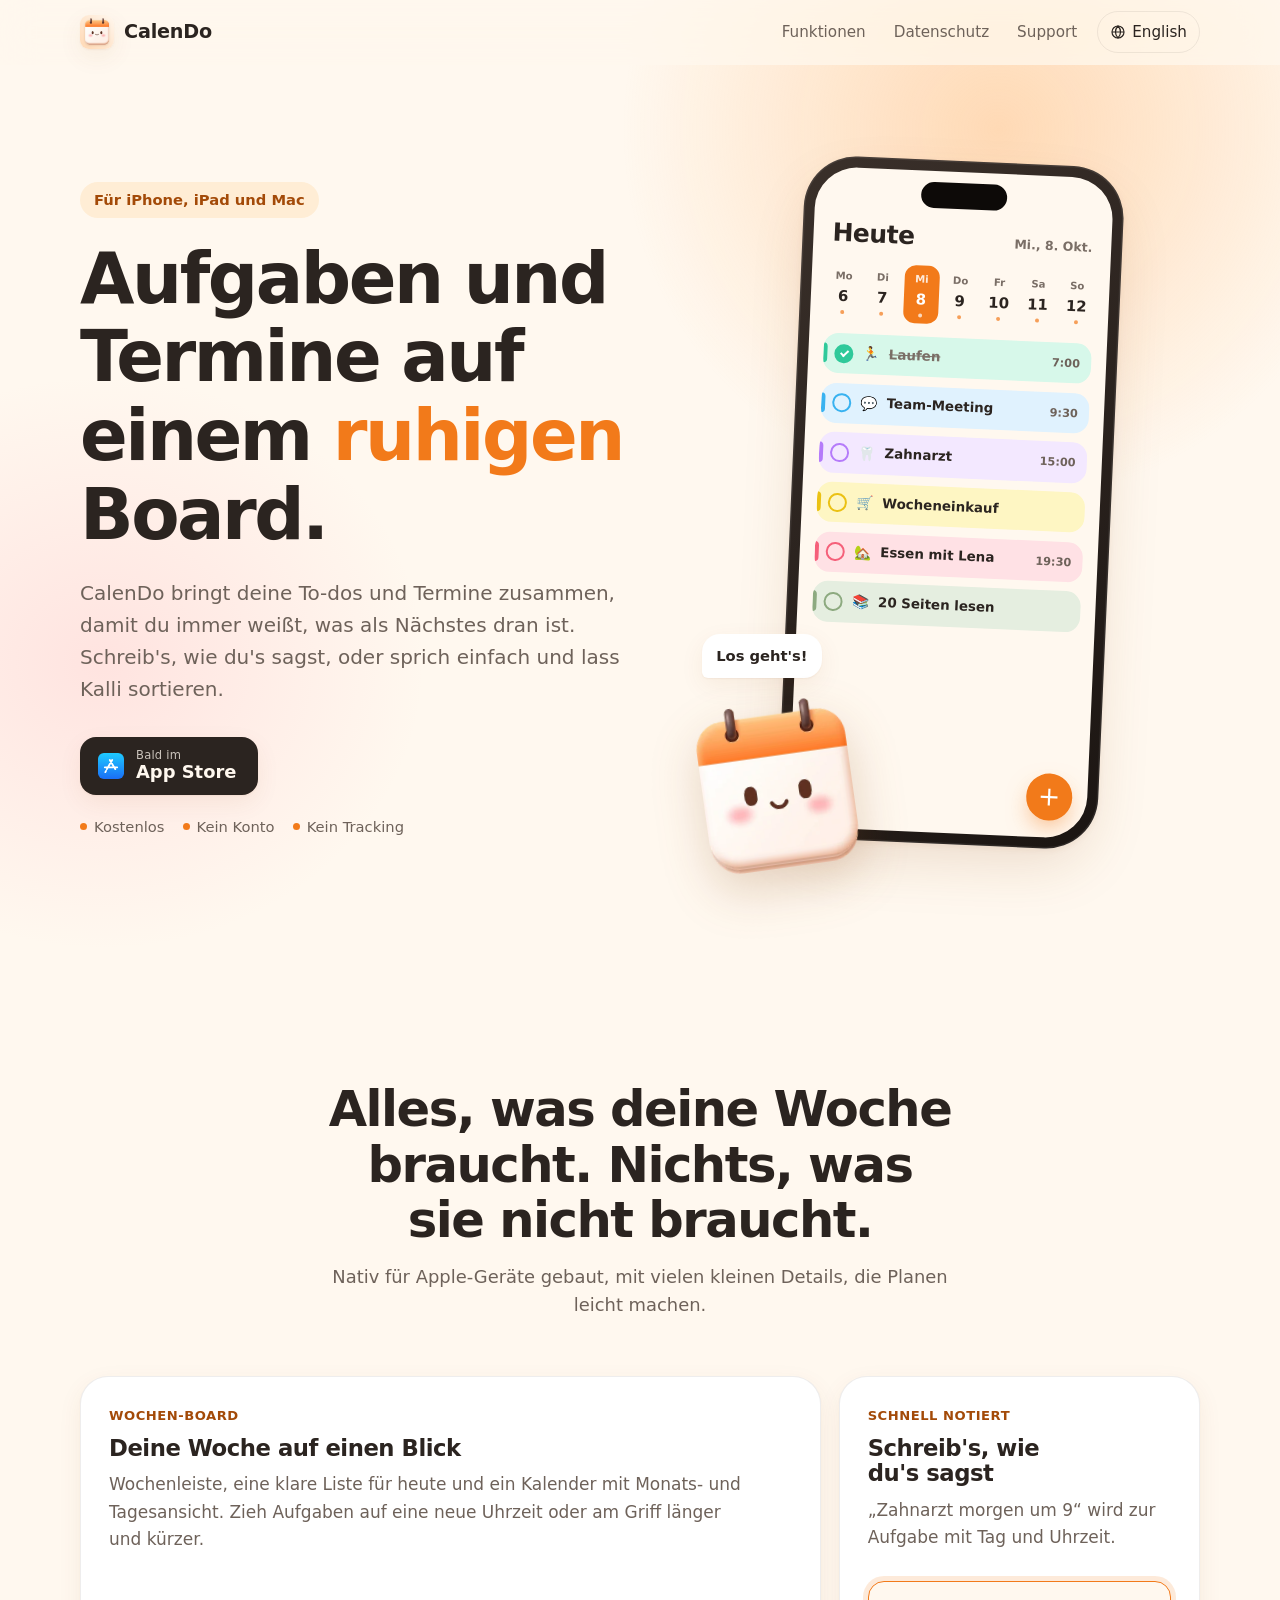
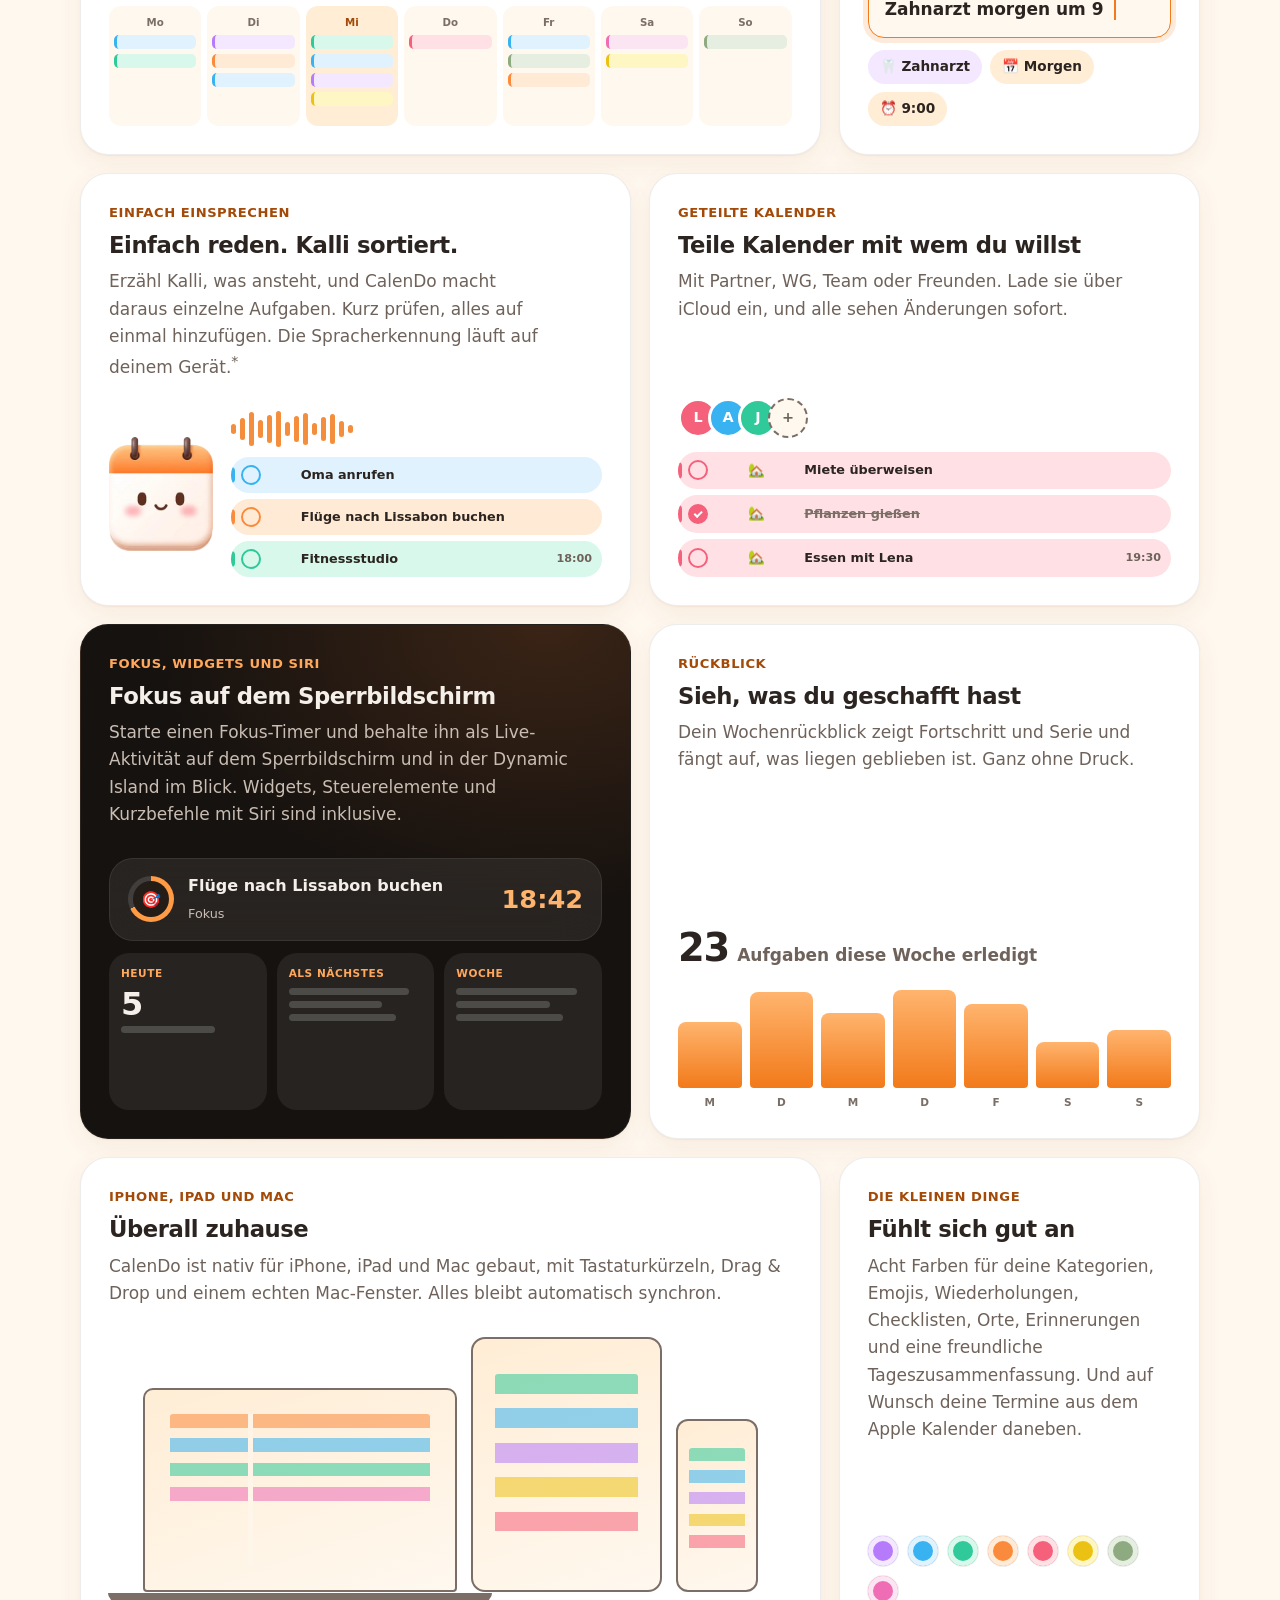
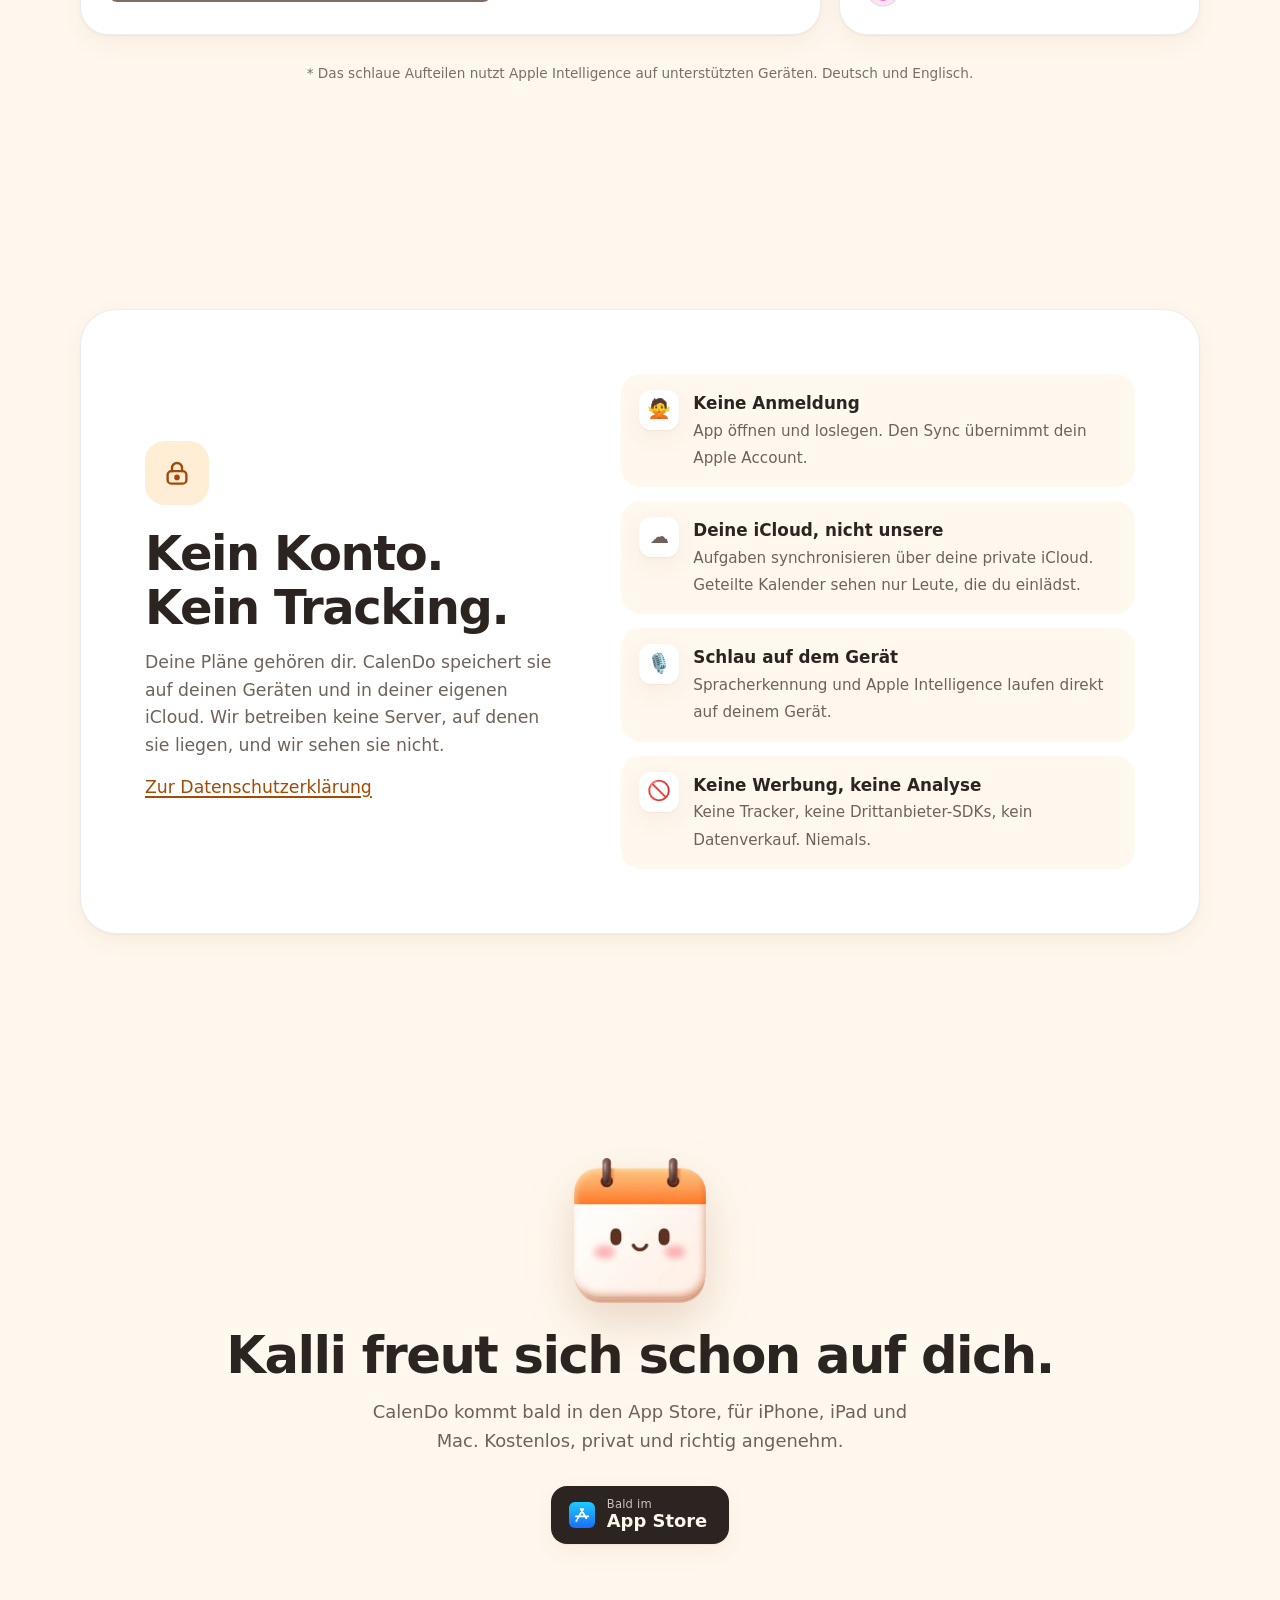
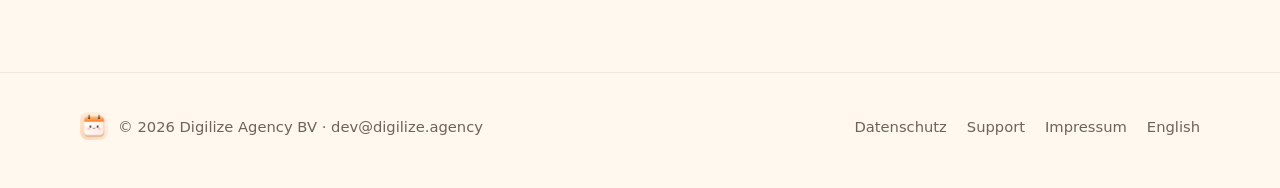
==== commit 8e181580: "Imprint details; App Store icon on the store button Co-Authored-By: Claude Opus 5.5 <noreply@anthrop" ====
--- a/de/index.html
+++ b/de/index.html
@@ -54,7 +54,7 @@
       <h1>Aufgaben und Termine auf einem <em>ruhigen</em> Board.</h1>
       <p class="lead">CalenDo bringt deine To-dos und Termine zusammen, damit du immer weißt, was als Nächstes dran ist. Schreib's, wie du's sagst, oder sprich einfach und lass Kalli sortieren.</p>
       <div class="cta">
-        <a class="store-badge" id="app-store-link" href="#" aria-label="Bald im App Store"><svg viewBox="0 0 24 24" fill="none" stroke="currentColor" stroke-width="1.8" stroke-linecap="round" aria-hidden="true"><rect x="3.5" y="5" width="17" height="15.5" rx="4"/><path d="M3.5 10h17M8.5 3v4M15.5 3v4"/><path d="m9 15 2 2 4-4"/></svg><span><small>Bald im</small><strong>App Store</strong></span></a>
+        <a class="store-badge" id="app-store-link" href="#" aria-label="Bald im App Store"><svg class="as-icon" viewBox="0 0 24 24" aria-hidden="true"><defs><linearGradient id="asg" x1="0" y1="0" x2="0" y2="1"><stop offset="0" stop-color="#1ECBFF"/><stop offset="1" stop-color="#1A6EF6"/></linearGradient></defs><rect width="24" height="24" rx="5.4" fill="url(#asg)"/><g stroke="#fff" stroke-width="1.7" stroke-linecap="round" fill="none"><path d="M13.1 6.4 8.2 14.9M10.9 6.4l5 8.5M6.3 13.2h7.4M15.6 13.2h2.1M7.4 16.5l-.6 1.1"/></g></svg><span><small>Bald im</small><strong>App Store</strong></span></a>
         <div class="chips"><span>Kostenlos</span><span>Kein Konto</span><span>Kein Tracking</span></div>
       </div>
     </div>
@@ -179,7 +179,7 @@
     <picture><source srcset="../assets/img/kalli-280.webp 280w, ../assets/img/kalli-560.webp 560w" sizes="132px" type="image/webp"><img src="../assets/img/kalli-280.png" srcset="../assets/img/kalli-280.png 280w, ../assets/img/kalli-560.png 560w" sizes="132px" width="132" height="145" alt="Kalli, das Maskottchen von CalenDo: ein lächelndes Kalenderblatt" loading="lazy" decoding="async"></picture>
     <h2 id="closing-title">Kalli freut sich schon auf dich.</h2>
     <p>CalenDo kommt bald in den App Store, für iPhone, iPad und Mac. Kostenlos, privat und richtig angenehm.</p>
-    <a class="store-badge" id="app-store-link-2" href="#" aria-label="Bald im App Store"><svg viewBox="0 0 24 24" fill="none" stroke="currentColor" stroke-width="1.8" stroke-linecap="round" aria-hidden="true"><rect x="3.5" y="5" width="17" height="15.5" rx="4"/><path d="M3.5 10h17M8.5 3v4M15.5 3v4"/><path d="m9 15 2 2 4-4"/></svg><span><small>Bald im</small><strong>App Store</strong></span></a>
+    <a class="store-badge" id="app-store-link-2" href="#" aria-label="Bald im App Store"><svg class="as-icon" viewBox="0 0 24 24" aria-hidden="true"><defs><linearGradient id="asg2" x1="0" y1="0" x2="0" y2="1"><stop offset="0" stop-color="#1ECBFF"/><stop offset="1" stop-color="#1A6EF6"/></linearGradient></defs><rect width="24" height="24" rx="5.4" fill="url(#asg2)"/><g stroke="#fff" stroke-width="1.7" stroke-linecap="round" fill="none"><path d="M13.1 6.4 8.2 14.9M10.9 6.4l5 8.5M6.3 13.2h7.4M15.6 13.2h2.1M7.4 16.5l-.6 1.1"/></g></svg><span><small>Bald im</small><strong>App Store</strong></span></a>
   </div>
 </section>
 
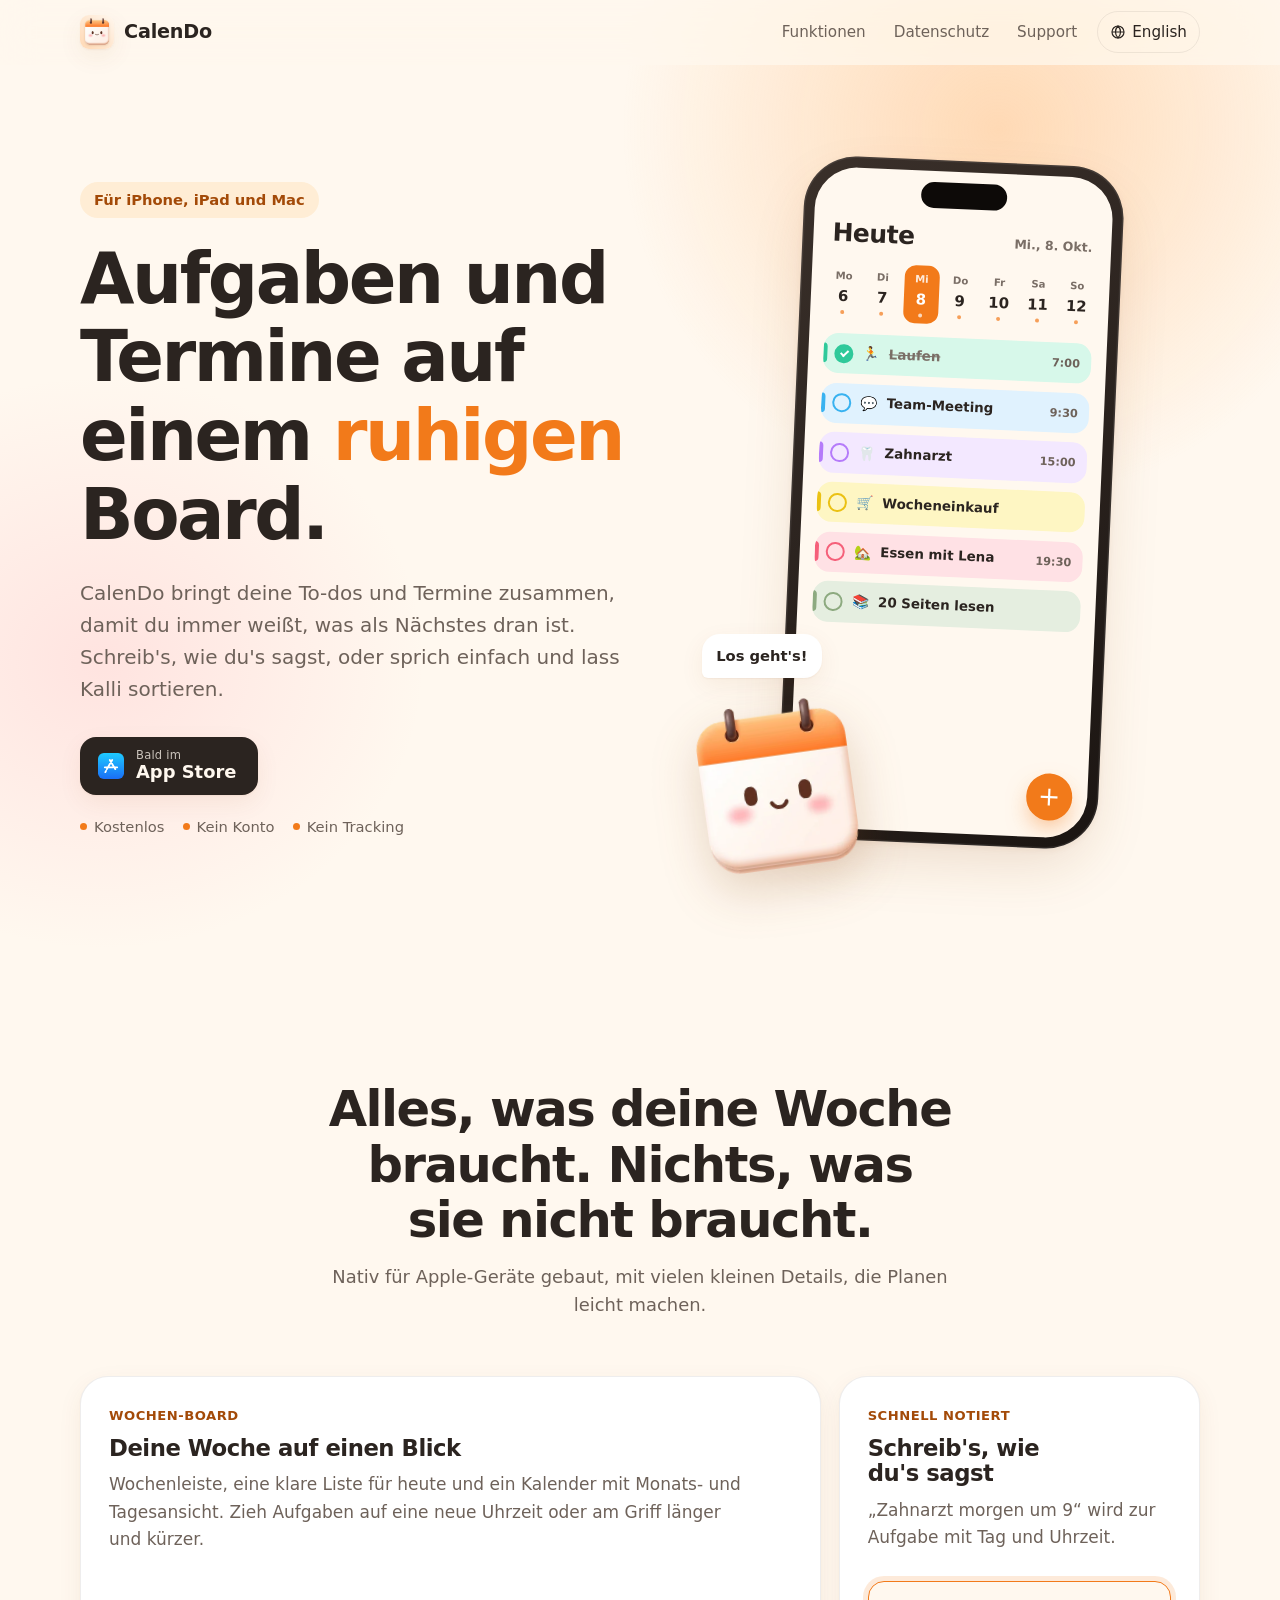
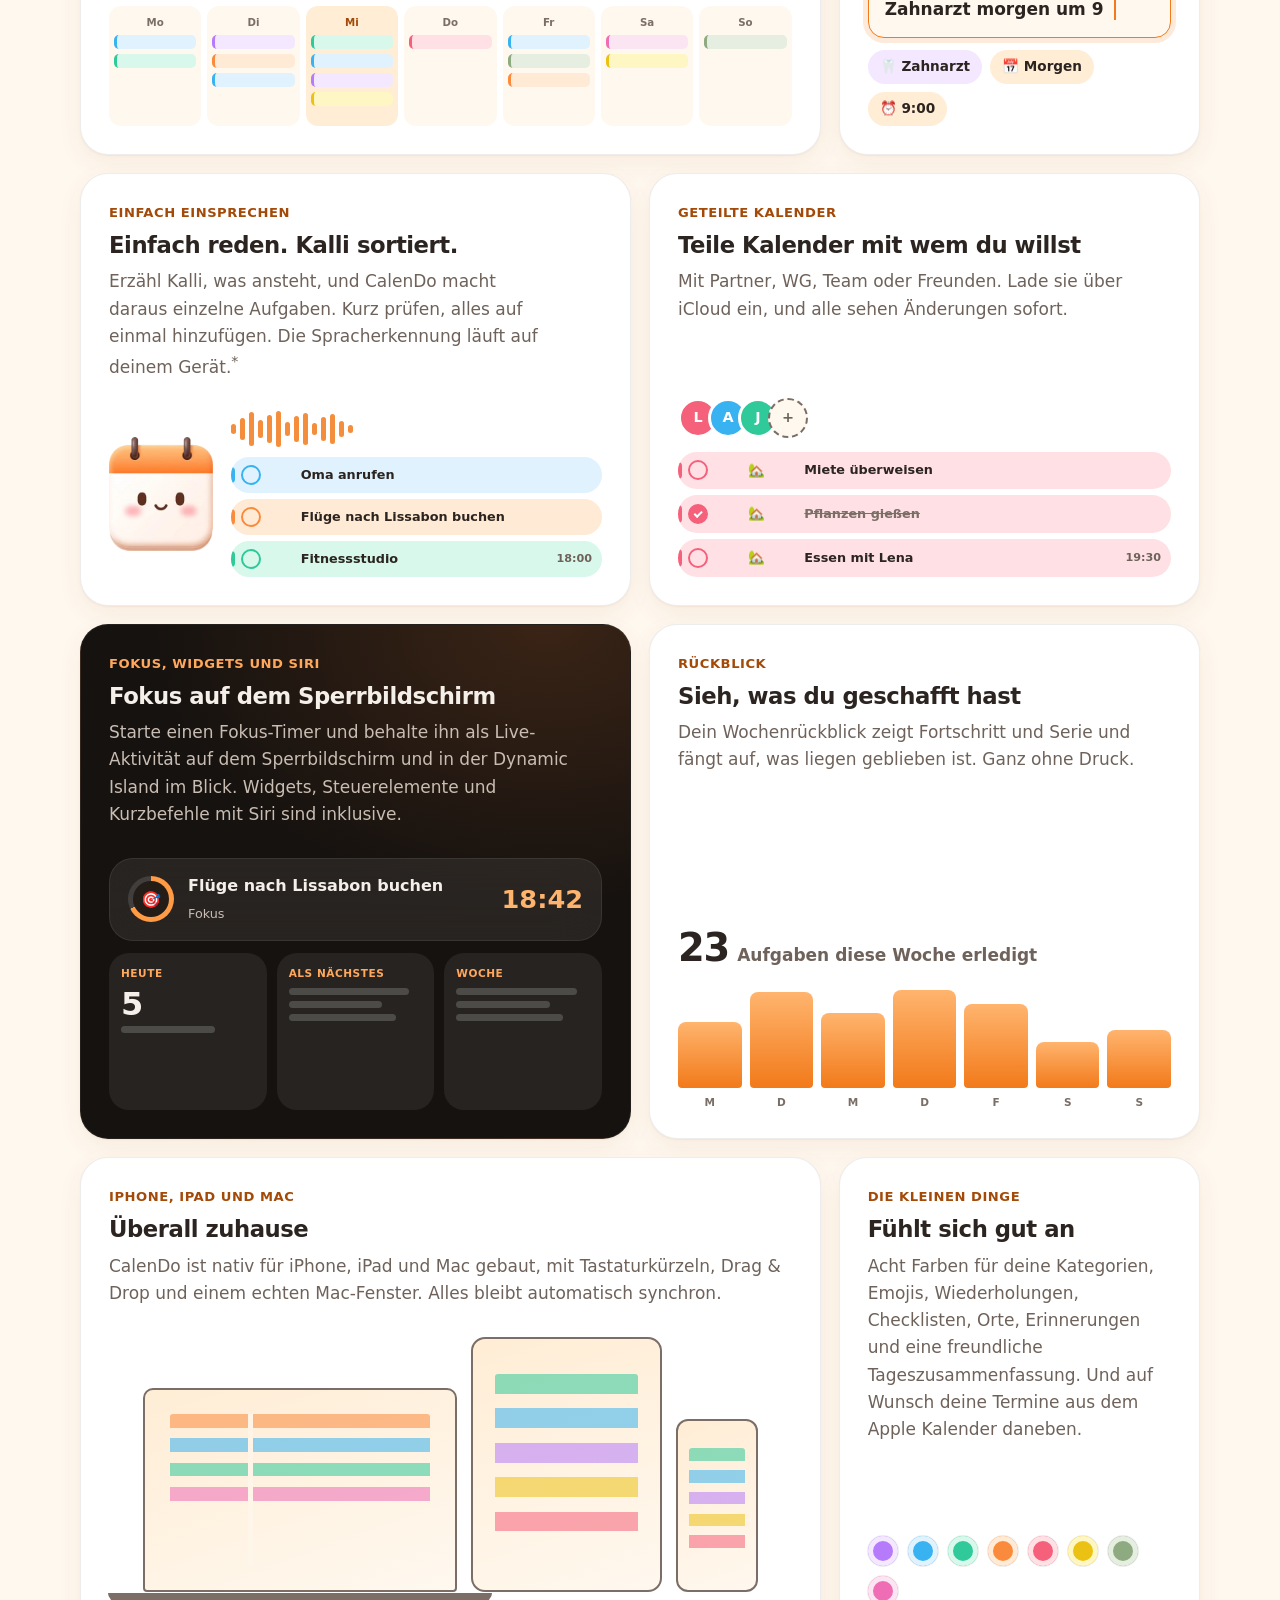
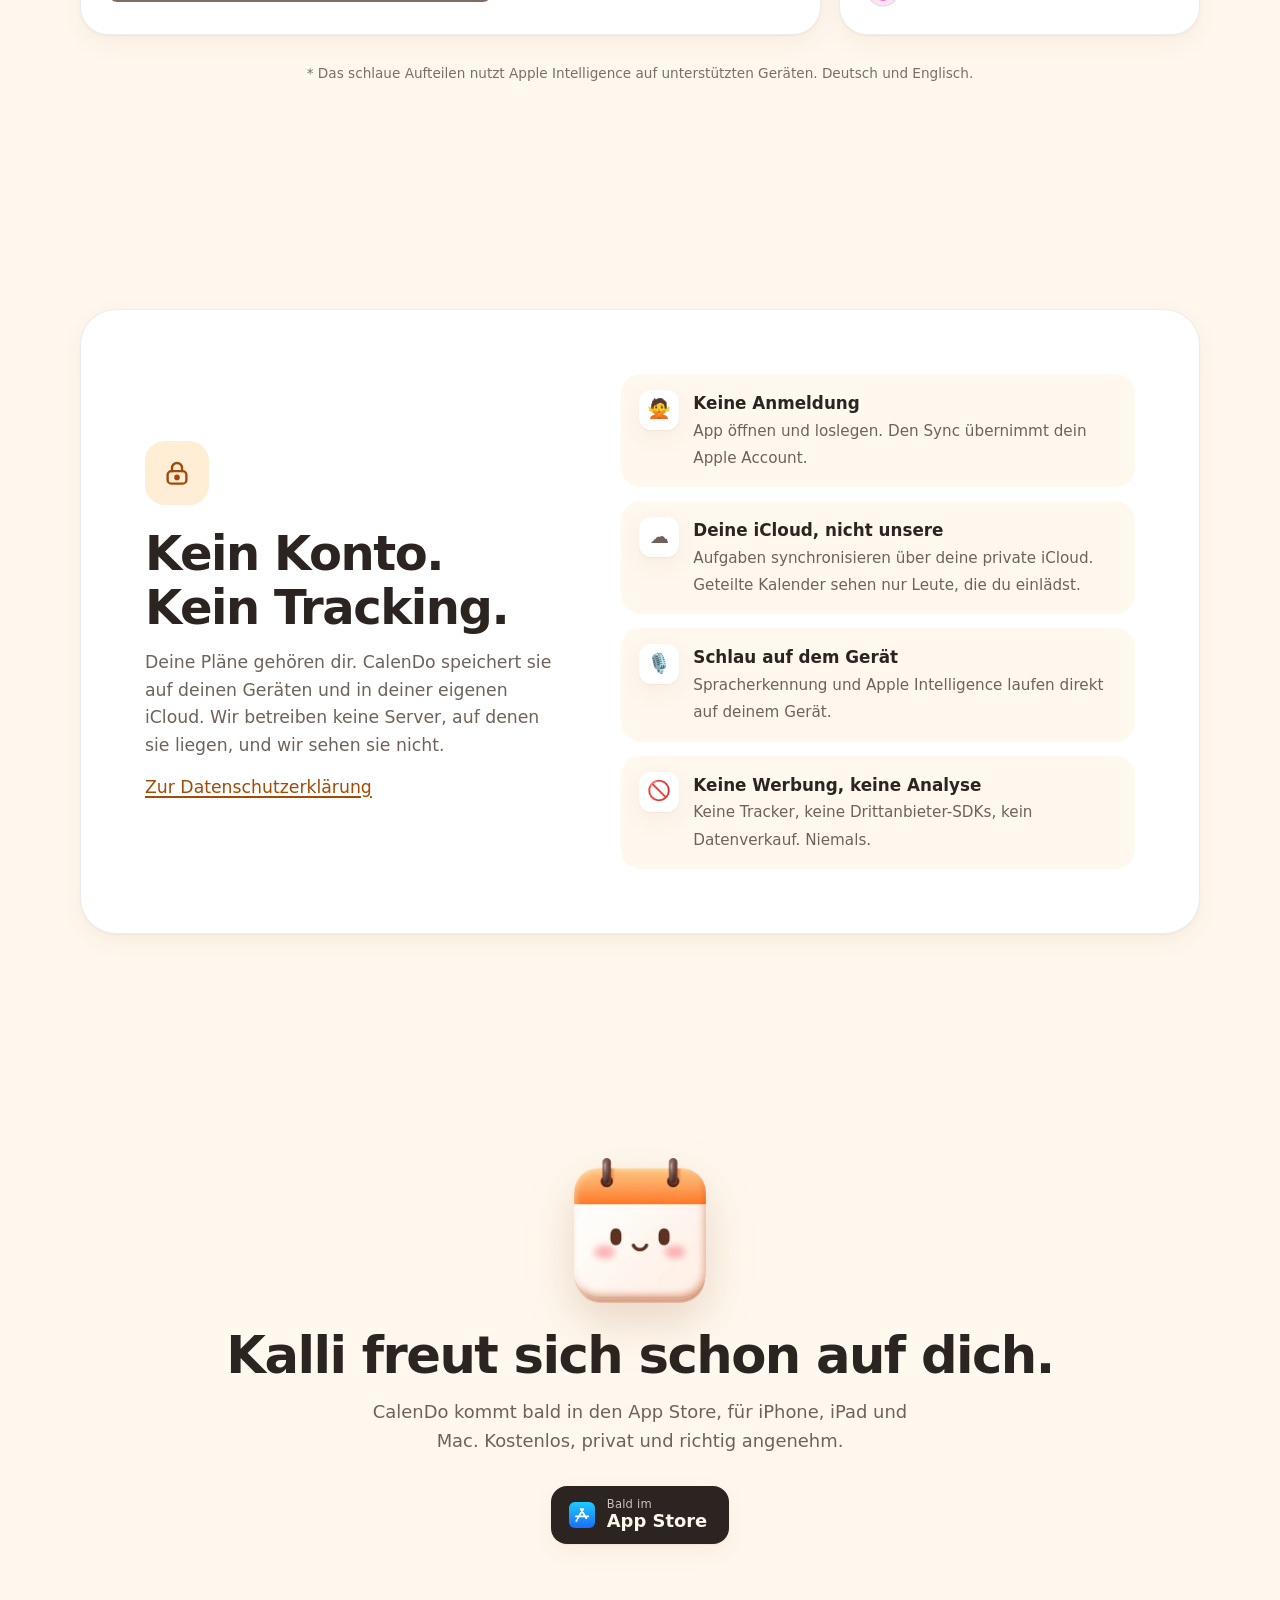
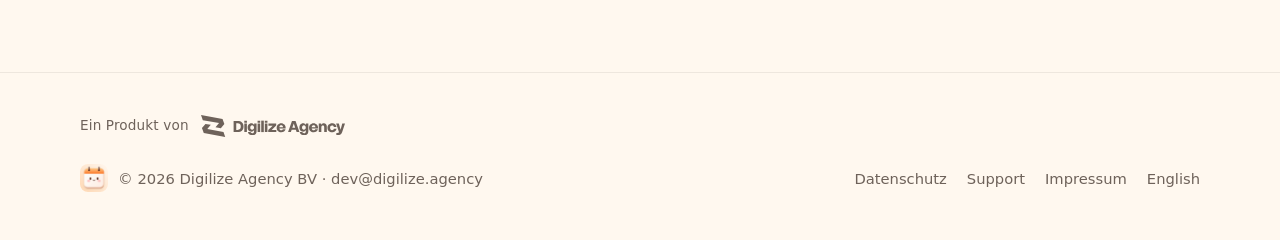
==== commit c35a5530: "Footer: 'A product by' Digilize Agency logo linking to digilize.agency Co-Authored-By: Claude Opus 5" ====
--- a/de/index.html
+++ b/de/index.html
@@ -5,10 +5,10 @@
 <meta name="viewport" content="width=device-width, initial-scale=1, viewport-fit=cover">
 <title>CalenDo: Tagesplaner für iPhone, iPad und Mac</title>
 <meta name="description" content="CalenDo bringt Aufgaben und Termine auf ein ruhiges Board. Schnell notiert, einfach eingesprochen mit Kalli, Kalender teilen über iCloud. Kein Konto, kein Tracking.">
-<link rel="canonical" href="https://dev-finn.github.io/calendo-site/de/">
-<link rel="alternate" hreflang="en" href="https://dev-finn.github.io/calendo-site/">
-<link rel="alternate" hreflang="de" href="https://dev-finn.github.io/calendo-site/de/">
-<link rel="alternate" hreflang="x-default" href="https://dev-finn.github.io/calendo-site/">
+<link rel="canonical" href="https://calendo.digilize.agency/de/">
+<link rel="alternate" hreflang="en" href="https://calendo.digilize.agency/">
+<link rel="alternate" hreflang="de" href="https://calendo.digilize.agency/de/">
+<link rel="alternate" hreflang="x-default" href="https://calendo.digilize.agency/">
 <meta name="theme-color" content="#fff8ef" media="(prefers-color-scheme: light)">
 <meta name="theme-color" content="#16120f" media="(prefers-color-scheme: dark)">
 <meta name="color-scheme" content="light dark">
@@ -20,8 +20,8 @@
 <meta property="og:site_name" content="CalenDo">
 <meta property="og:title" content="CalenDo: Tagesplaner für iPhone, iPad und Mac">
 <meta property="og:description" content="CalenDo bringt Aufgaben und Termine auf ein ruhiges Board. Schnell notiert, einfach eingesprochen mit Kalli, Kalender teilen über iCloud. Kein Konto, kein Tracking.">
-<meta property="og:url" content="https://dev-finn.github.io/calendo-site/de/">
-<meta property="og:image" content="https://dev-finn.github.io/calendo-site/og.png">
+<meta property="og:url" content="https://calendo.digilize.agency/de/">
+<meta property="og:image" content="https://calendo.digilize.agency/og.png">
 <meta property="og:image:width" content="1200">
 <meta property="og:image:height" content="630">
 <meta property="og:image:alt" content="CalenDo app icon: Kalli, a smiling calendar page">
@@ -186,11 +186,12 @@
 </main>
 <footer class="site-footer">
   <div class="wrap">
+    <a class="made-by" href="https://digilize.agency/de" aria-label="Ein Produkt von Digilize Agency"><span>Ein Produkt von</span><span class="digilize-logo" aria-hidden="true"></span></a>
     <div class="who"><img src="../assets/img/app-icon-128.png" width="28" height="28" alt=""><span>© 2026 Digilize Agency BV · <a href="mailto:dev@digilize.agency">dev@digilize.agency</a></span></div>
     <nav aria-label="Fußzeile">
       <a href="../de/datenschutz/">Datenschutz</a>
       <a href="../de/support/">Support</a>
-      <a href="../de/impressum/">Impressum</a>
+      <a href="https://digilize.agency/de/imprint">Impressum</a>
       <a href="../" hreflang="en" lang="en">English</a>
     </nav>
   </div>
--- a/assets/style.css
+++ b/assets/style.css
@@ -587,3 +587,11 @@
 }
 .live > div { min-width: 0; }
 .live b { white-space: nowrap; overflow: hidden; text-overflow: ellipsis; }
+
+/* Publisher credit: the Digilize Agency logo drawn in the current text colour,
+   so one file works in light and dark mode. */
+.site-footer .made-by { flex-basis: 100%; display: inline-flex; align-items: center; gap: 12px; width: fit-content; color: var(--text-2); }
+.site-footer .made-by:hover { color: var(--text); text-decoration: none; }
+.site-footer .made-by span:first-child { font-size: 0.85rem; letter-spacing: 0.01em; }
+.digilize-logo { display: inline-block; height: 22px; aspect-ratio: 431.04 / 65.58; background-color: currentColor;
+  -webkit-mask: url(img/digilize-agency.svg) no-repeat center / contain; mask: url(img/digilize-agency.svg) no-repeat center / contain; }
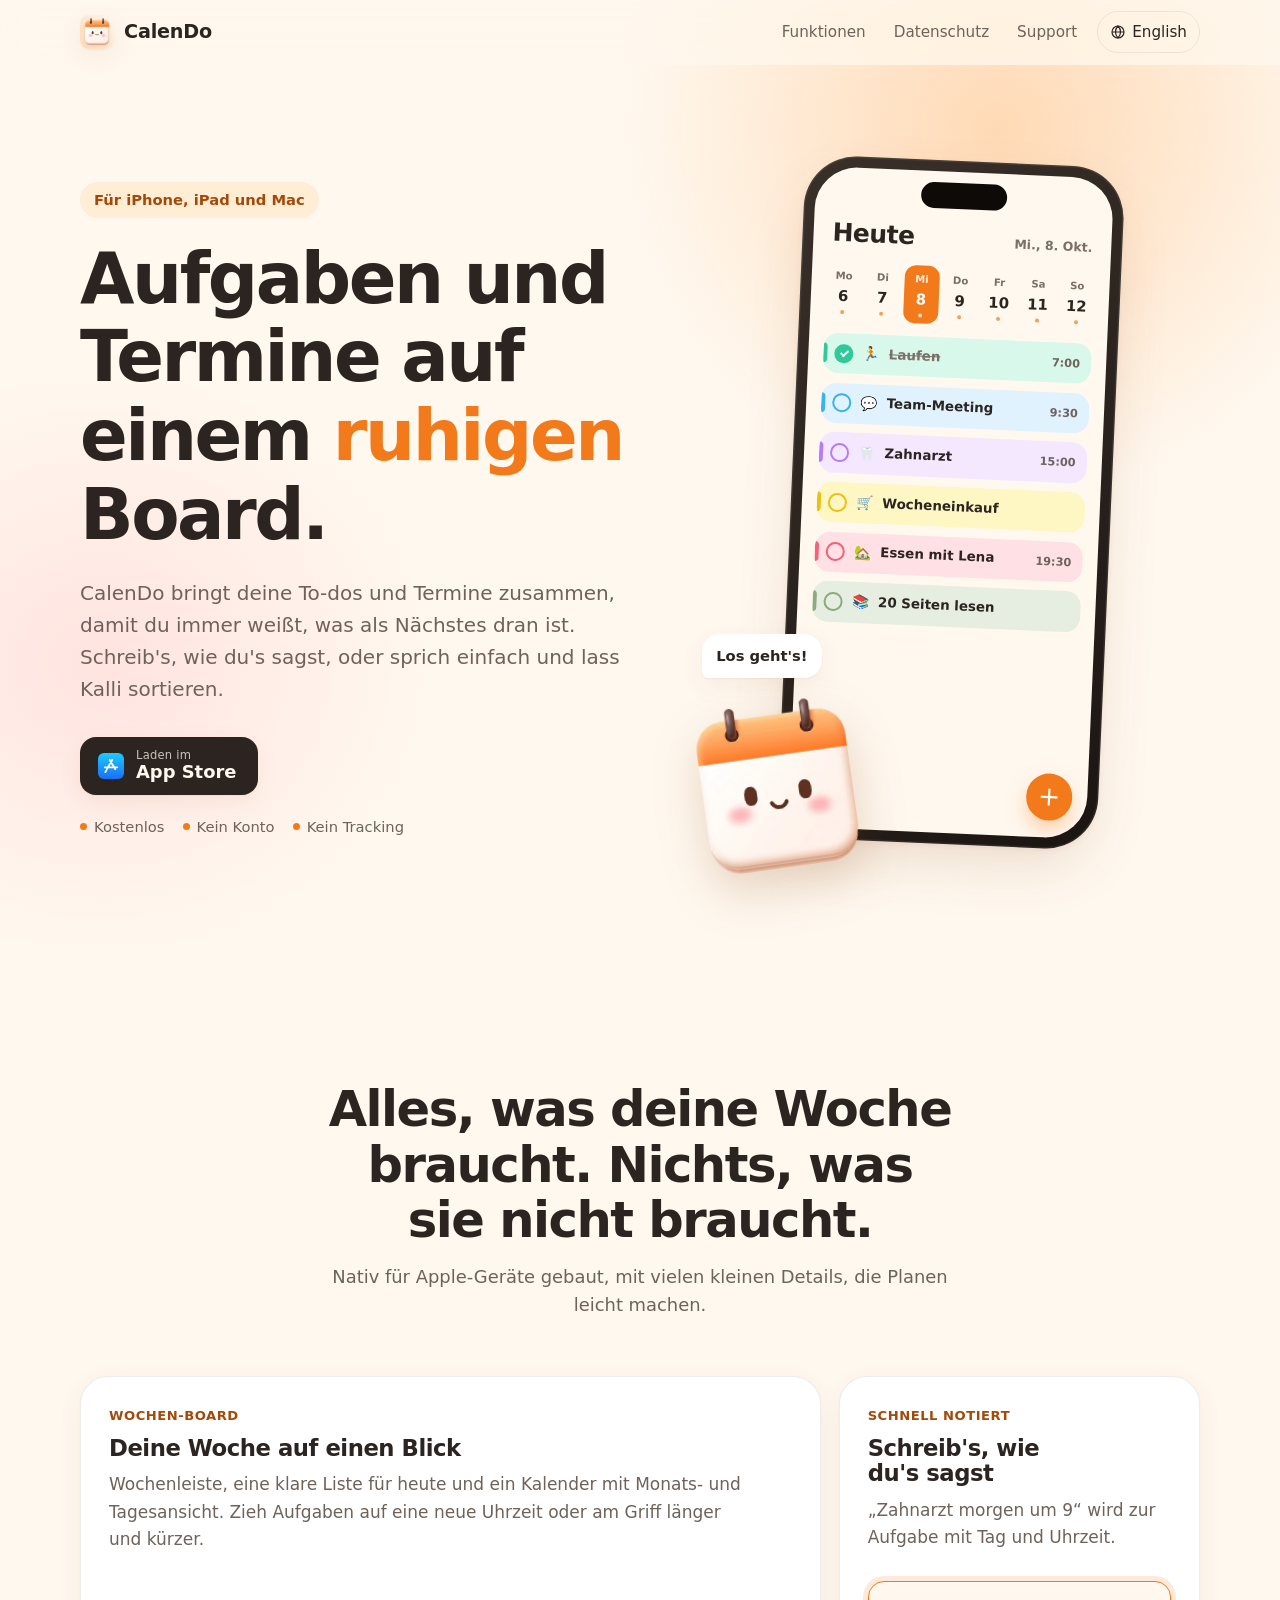
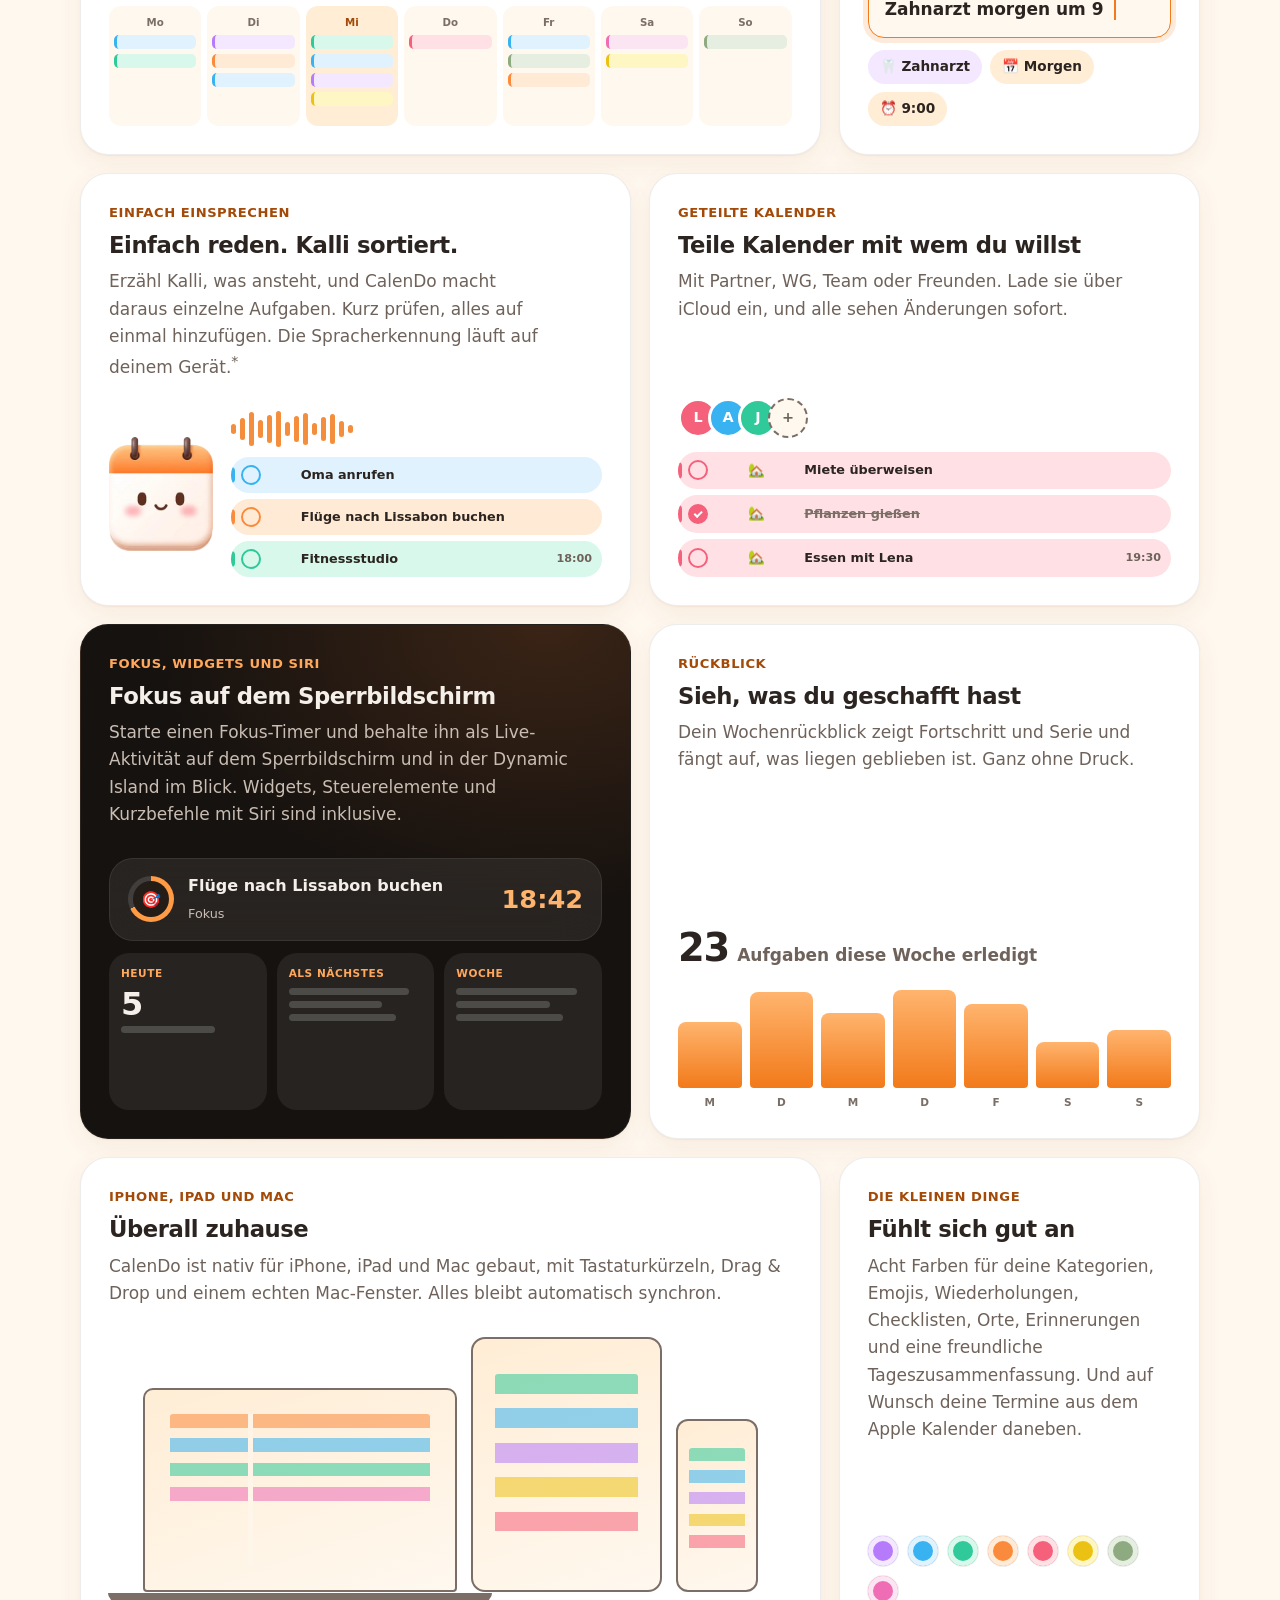
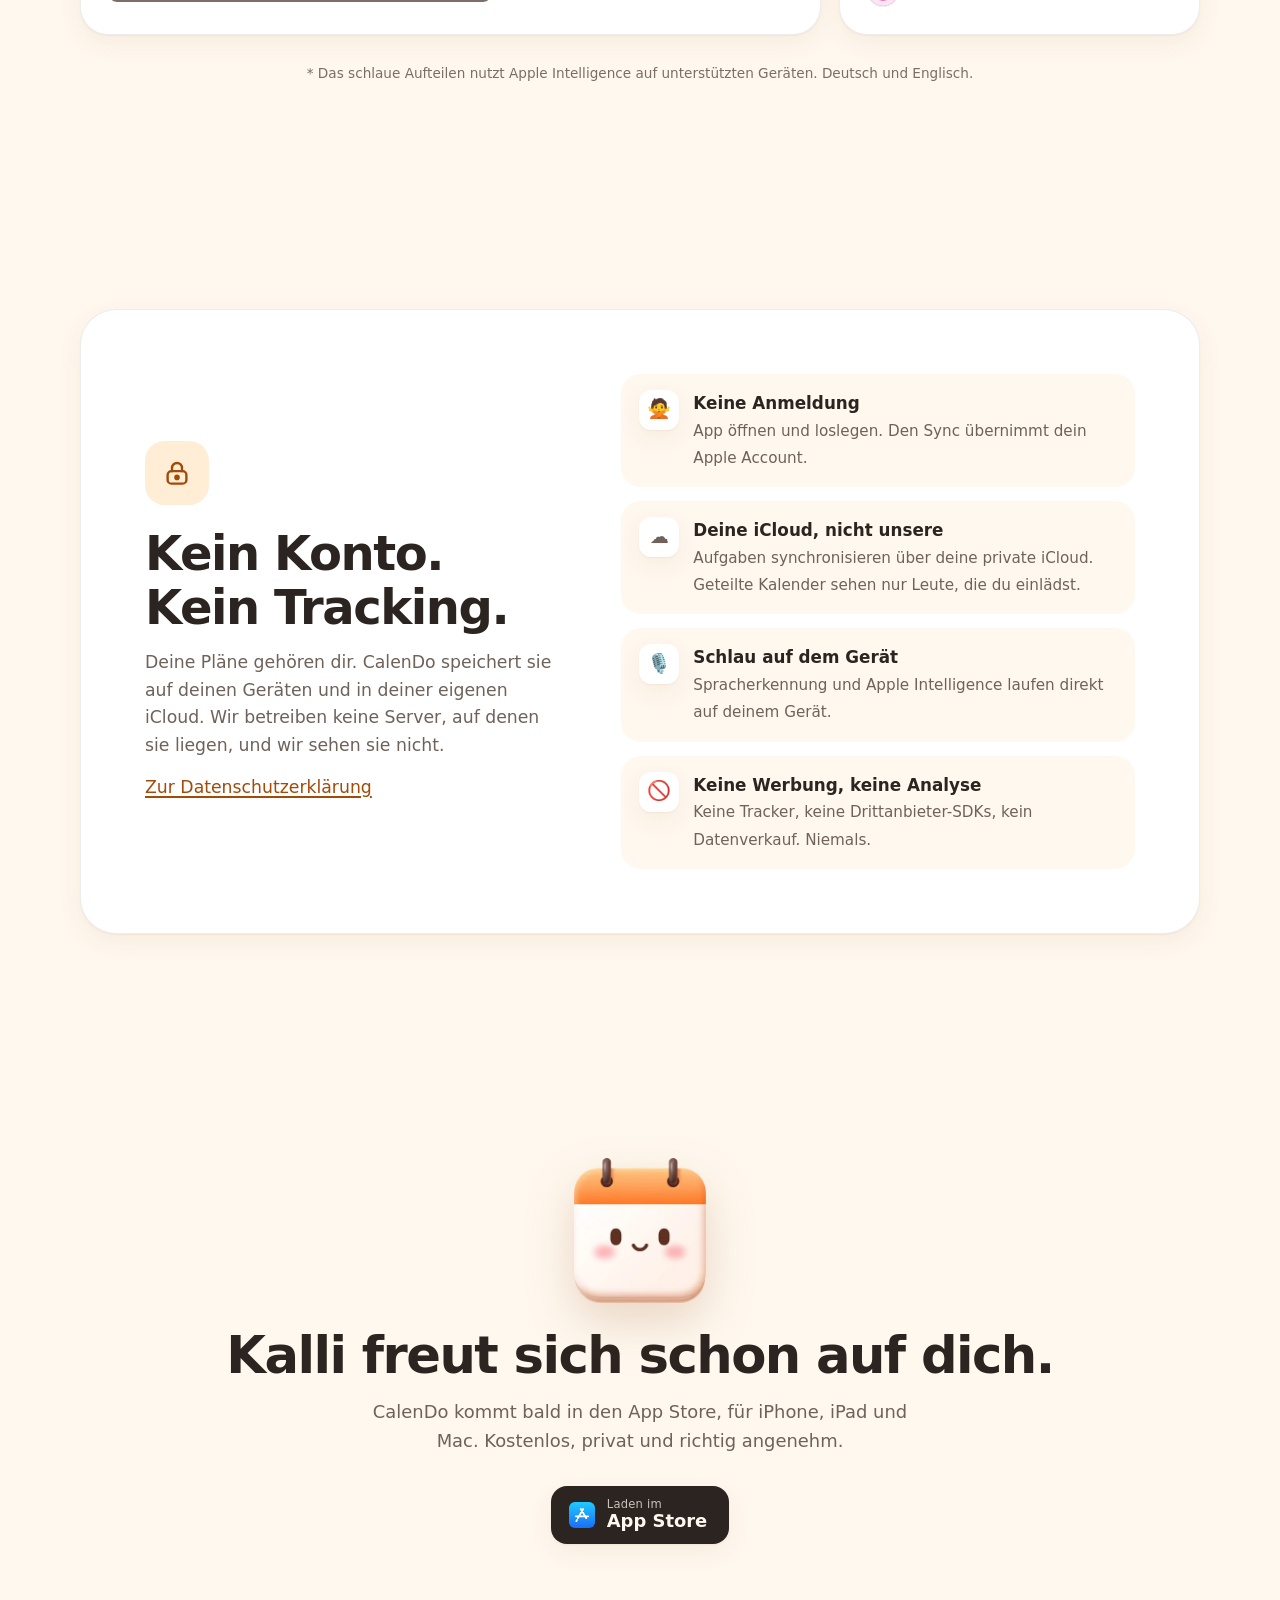
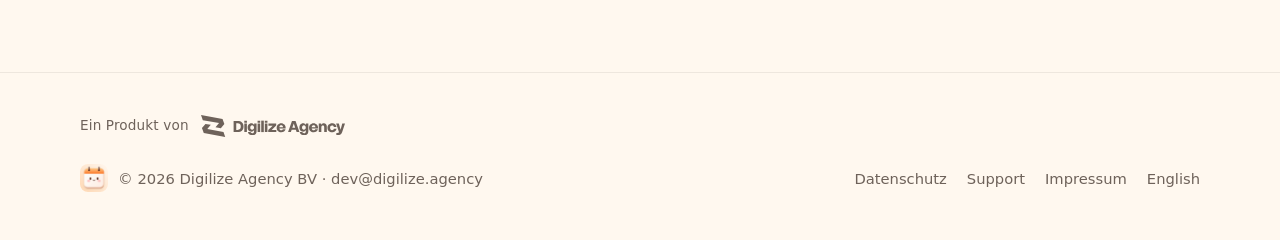
==== commit 9db022be: "App Store badges link to the live listing instead of 'Coming soon' Co-Authored-By: Claude Opus 5.5 <" ====
--- a/de/index.html
+++ b/de/index.html
@@ -54,7 +54,7 @@
       <h1>Aufgaben und Termine auf einem <em>ruhigen</em> Board.</h1>
       <p class="lead">CalenDo bringt deine To-dos und Termine zusammen, damit du immer weißt, was als Nächstes dran ist. Schreib's, wie du's sagst, oder sprich einfach und lass Kalli sortieren.</p>
       <div class="cta">
-        <a class="store-badge" id="app-store-link" href="#" aria-label="Bald im App Store"><svg class="as-icon" viewBox="0 0 24 24" aria-hidden="true"><defs><linearGradient id="asg" x1="0" y1="0" x2="0" y2="1"><stop offset="0" stop-color="#1ECBFF"/><stop offset="1" stop-color="#1A6EF6"/></linearGradient></defs><rect width="24" height="24" rx="5.4" fill="url(#asg)"/><g stroke="#fff" stroke-width="1.7" stroke-linecap="round" fill="none"><path d="M13.1 6.4 8.2 14.9M10.9 6.4l5 8.5M6.3 13.2h7.4M15.6 13.2h2.1M7.4 16.5l-.6 1.1"/></g></svg><span><small>Bald im</small><strong>App Store</strong></span></a>
+        <a class="store-badge" id="app-store-link" href="https://apps.apple.com/de/app/id6819058193" aria-label="CalenDo im App Store laden"><svg class="as-icon" viewBox="0 0 24 24" aria-hidden="true"><defs><linearGradient id="asg" x1="0" y1="0" x2="0" y2="1"><stop offset="0" stop-color="#1ECBFF"/><stop offset="1" stop-color="#1A6EF6"/></linearGradient></defs><rect width="24" height="24" rx="5.4" fill="url(#asg)"/><g stroke="#fff" stroke-width="1.7" stroke-linecap="round" fill="none"><path d="M13.1 6.4 8.2 14.9M10.9 6.4l5 8.5M6.3 13.2h7.4M15.6 13.2h2.1M7.4 16.5l-.6 1.1"/></g></svg><span><small>Laden im</small><strong>App Store</strong></span></a>
         <div class="chips"><span>Kostenlos</span><span>Kein Konto</span><span>Kein Tracking</span></div>
       </div>
     </div>
@@ -179,7 +179,7 @@
     <picture><source srcset="../assets/img/kalli-280.webp 280w, ../assets/img/kalli-560.webp 560w" sizes="132px" type="image/webp"><img src="../assets/img/kalli-280.png" srcset="../assets/img/kalli-280.png 280w, ../assets/img/kalli-560.png 560w" sizes="132px" width="132" height="145" alt="Kalli, das Maskottchen von CalenDo: ein lächelndes Kalenderblatt" loading="lazy" decoding="async"></picture>
     <h2 id="closing-title">Kalli freut sich schon auf dich.</h2>
     <p>CalenDo kommt bald in den App Store, für iPhone, iPad und Mac. Kostenlos, privat und richtig angenehm.</p>
-    <a class="store-badge" id="app-store-link-2" href="#" aria-label="Bald im App Store"><svg class="as-icon" viewBox="0 0 24 24" aria-hidden="true"><defs><linearGradient id="asg2" x1="0" y1="0" x2="0" y2="1"><stop offset="0" stop-color="#1ECBFF"/><stop offset="1" stop-color="#1A6EF6"/></linearGradient></defs><rect width="24" height="24" rx="5.4" fill="url(#asg2)"/><g stroke="#fff" stroke-width="1.7" stroke-linecap="round" fill="none"><path d="M13.1 6.4 8.2 14.9M10.9 6.4l5 8.5M6.3 13.2h7.4M15.6 13.2h2.1M7.4 16.5l-.6 1.1"/></g></svg><span><small>Bald im</small><strong>App Store</strong></span></a>
+    <a class="store-badge" id="app-store-link-2" href="https://apps.apple.com/de/app/id6819058193" aria-label="CalenDo im App Store laden"><svg class="as-icon" viewBox="0 0 24 24" aria-hidden="true"><defs><linearGradient id="asg2" x1="0" y1="0" x2="0" y2="1"><stop offset="0" stop-color="#1ECBFF"/><stop offset="1" stop-color="#1A6EF6"/></linearGradient></defs><rect width="24" height="24" rx="5.4" fill="url(#asg2)"/><g stroke="#fff" stroke-width="1.7" stroke-linecap="round" fill="none"><path d="M13.1 6.4 8.2 14.9M10.9 6.4l5 8.5M6.3 13.2h7.4M15.6 13.2h2.1M7.4 16.5l-.6 1.1"/></g></svg><span><small>Laden im</small><strong>App Store</strong></span></a>
   </div>
 </section>
 
